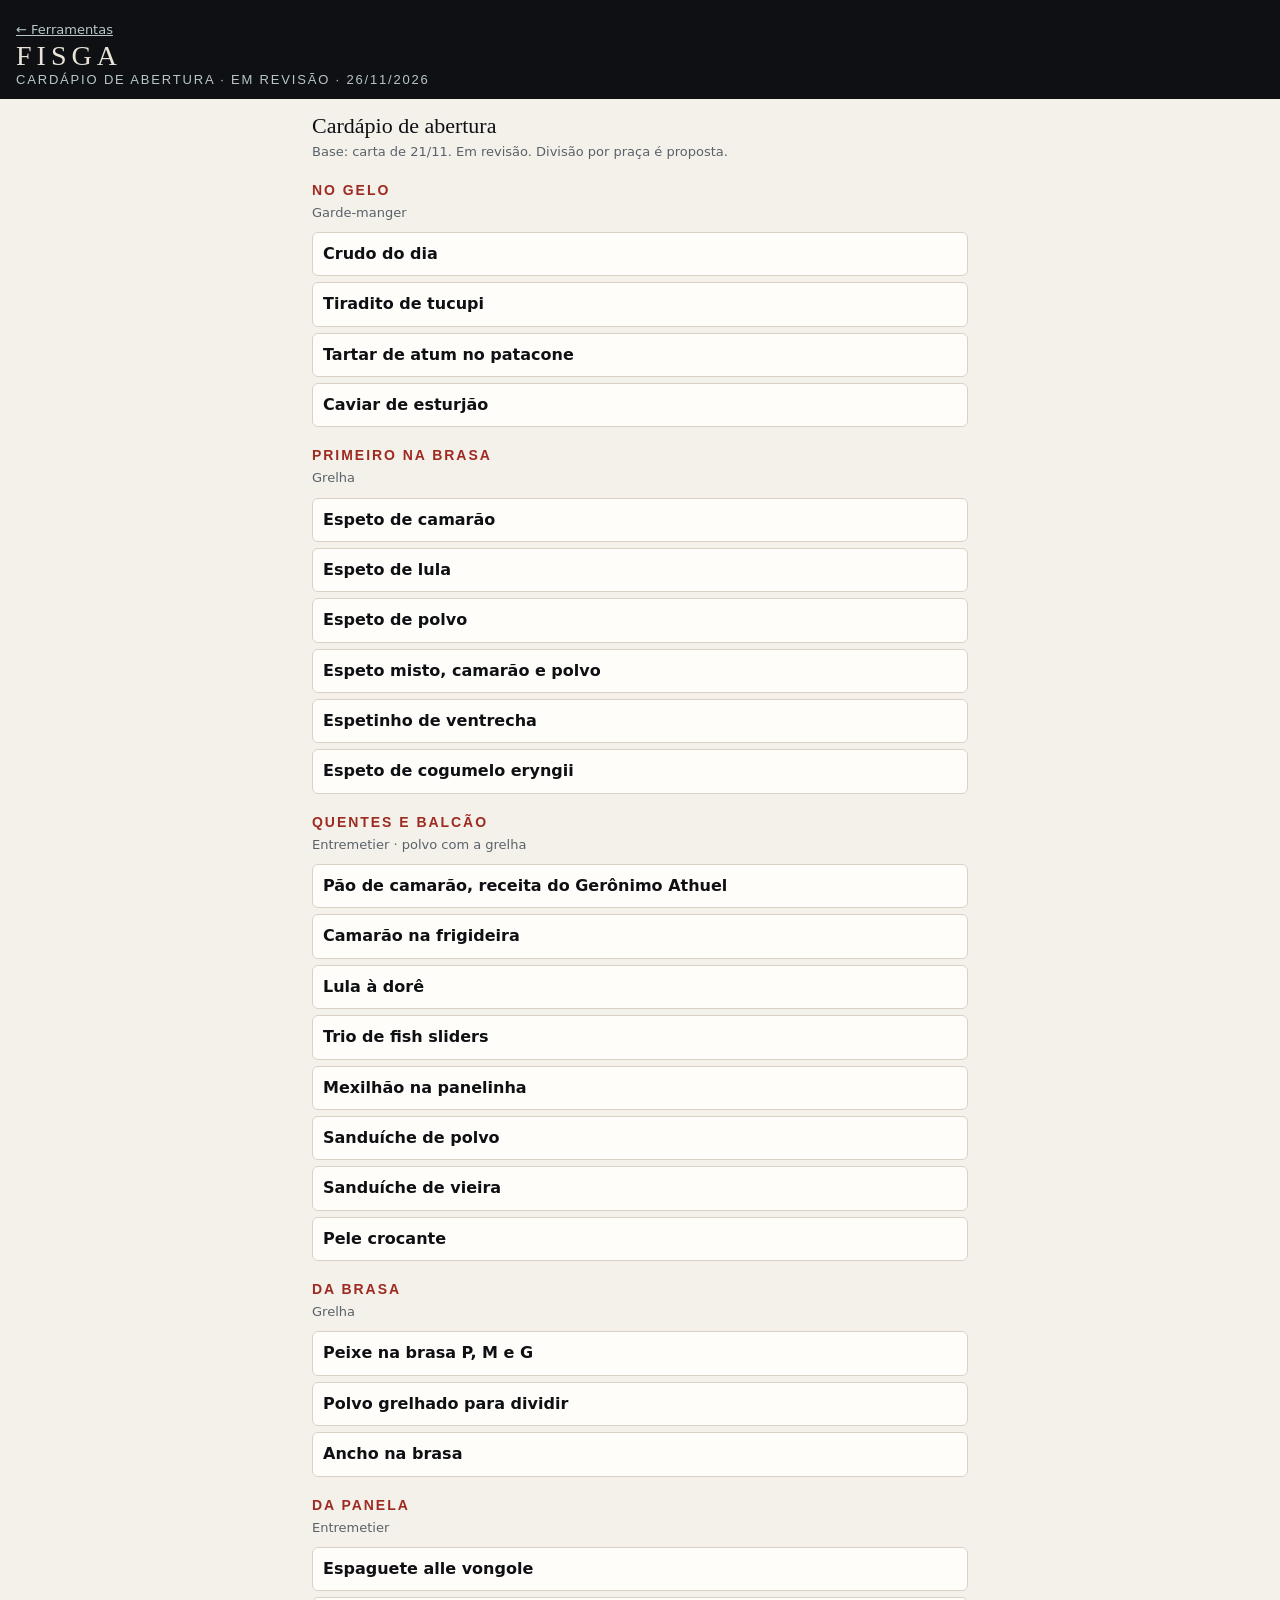
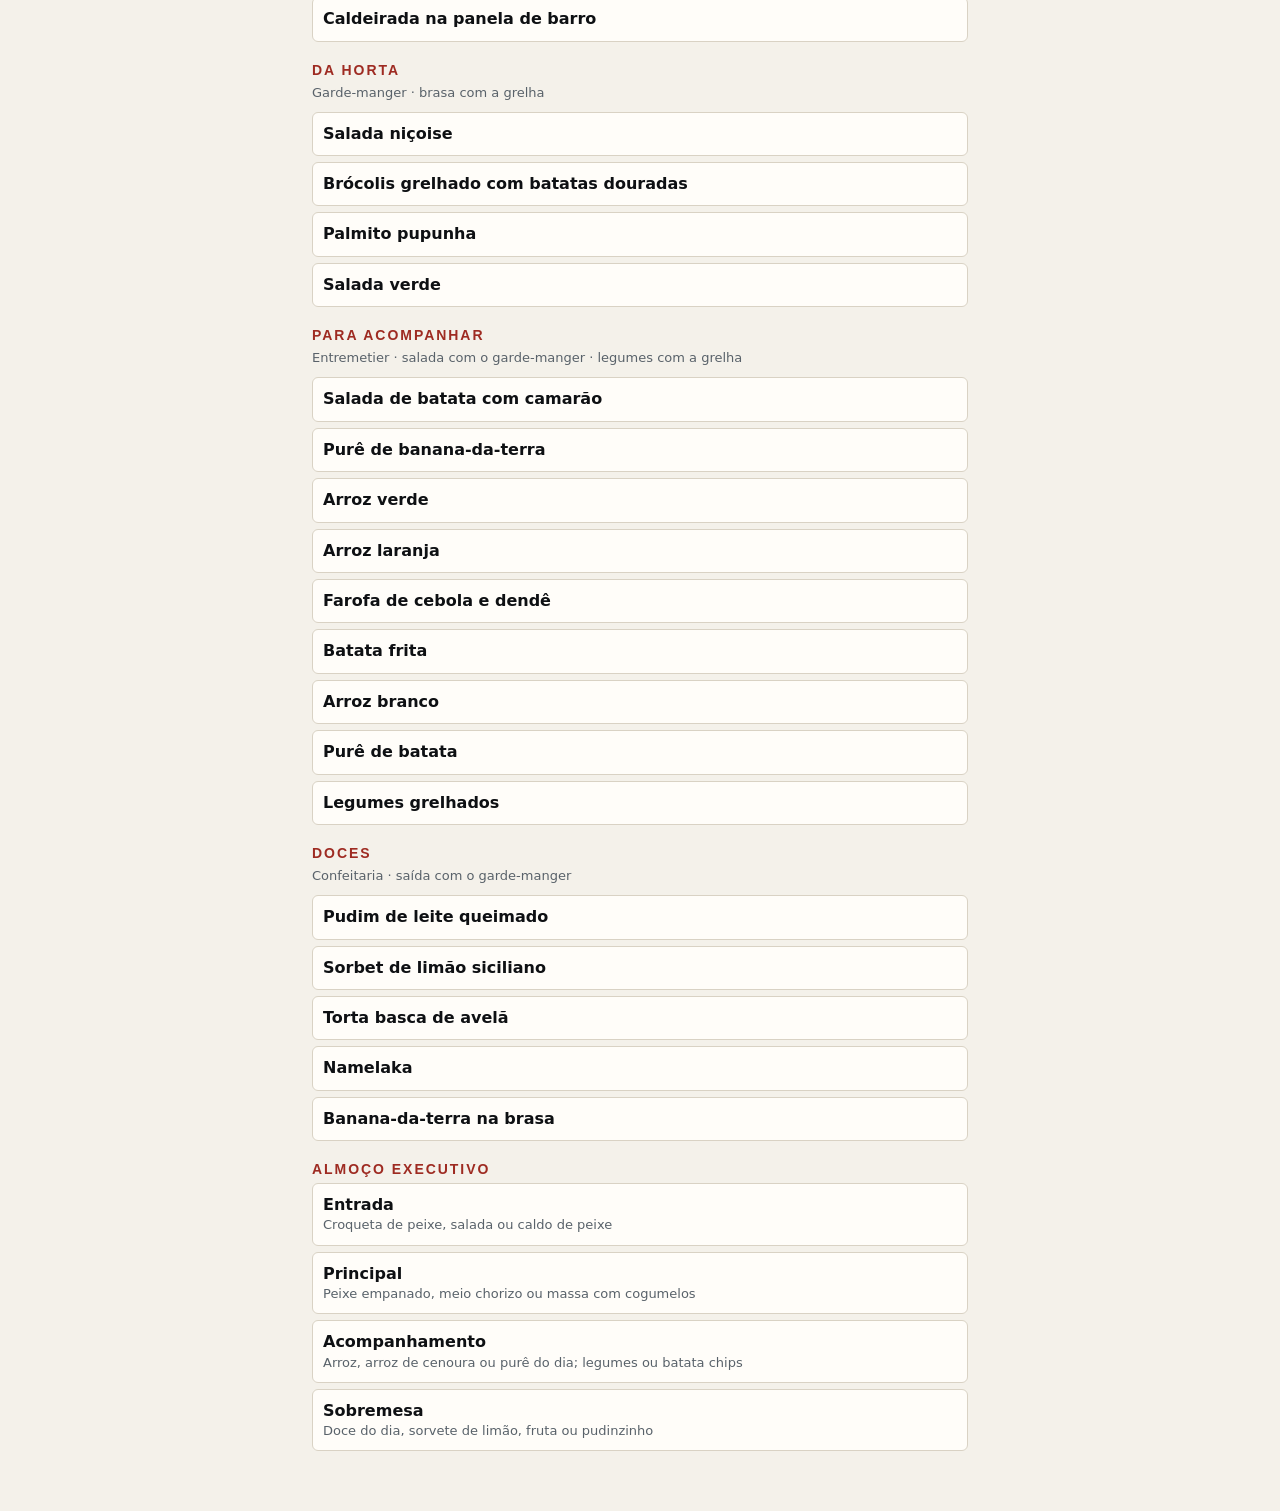
==== cardapio.html @ 23f5c728 "Site da cozinha v2: index, checklist e cardápio Co-Authored-By: Claude Opus 5.5 <noreply@anthropic.c" ====
<!DOCTYPE html><html lang="pt-BR"><head><meta charset="utf-8"><meta name="viewport" content="width=device-width,initial-scale=1"><title>Fisga · Cardápio</title><style>
:root{--fumo:#0E1013;--graf:#3A4045;--aco:#59626A;--osso:#E9E3D8;--bg:#F4F1EA;--card:#FFFDF9;--linha:#D9D2C4;--guelra:#9E2B22;--serif:Georgia,'Times New Roman',serif;--cond:'Arial Narrow','Roboto Condensed',Arial,sans-serif}
*{box-sizing:border-box;margin:0;padding:0}
body{background:var(--bg);color:var(--fumo);font:16px/1.4 system-ui,Roboto,Arial,sans-serif;padding-bottom:40px}
header{background:var(--fumo);color:var(--osso);padding:18px 16px 12px}
header h1{font:400 28px var(--serif);letter-spacing:.18em}
header p{font:13px var(--cond);letter-spacing:.14em;text-transform:uppercase;color:#B9C6CB}
nav{position:sticky;top:0;z-index:5;background:var(--fumo);border-bottom:3px solid var(--guelra)}
.row{display:flex;overflow-x:auto;gap:6px;padding:6px 10px}
button,.btn{font:700 14px var(--cond);letter-spacing:.08em;text-transform:uppercase;border:1px solid var(--graf);background:transparent;color:var(--osso);padding:10px 12px;border-radius:4px;white-space:nowrap;cursor:pointer;text-decoration:none;display:inline-block;text-align:center}
.row button[aria-selected=true]{background:var(--guelra);border-color:var(--guelra);color:#fff}
.turnos button{flex:1}
.turnos button[aria-selected=true]{background:var(--osso);border-color:var(--osso);color:var(--fumo)}
main{max-width:680px;margin:0 auto;padding:14px 12px}
.quem{font:400 22px var(--serif)}
.pr{font-size:13px;color:var(--aco);margin:4px 0 10px}
.bar{height:8px;background:var(--linha);border-radius:4px;overflow:hidden}.bar i{display:block;height:100%;background:var(--guelra)}
.cont{font-size:13px;color:var(--aco);margin:4px 0}
h2{font:700 14px var(--cond);letter-spacing:.14em;text-transform:uppercase;color:var(--guelra);margin:20px 0 6px}
.it{background:var(--card);border:1px solid var(--linha);border-radius:6px;margin-bottom:6px;padding:10px}
.it label{display:flex;gap:12px;align-items:flex-start;cursor:pointer}
.it input[type=checkbox]{width:24px;height:24px;flex:0 0 24px;accent-color:var(--guelra)}
.it b{font-weight:600}.it small{display:block;color:var(--aco);font-size:13px}
.it.ok{opacity:.65}.it.ok b{text-decoration:line-through}
.tag{display:inline-block;font:700 11px var(--cond);letter-spacing:.1em;background:var(--guelra);color:#fff;padding:1px 6px;border-radius:3px;margin-right:5px}
.campo{display:flex;align-items:center;gap:8px;margin:8px 0 0 36px;font-size:13px;color:var(--aco)}
input[type=text],textarea{font:16px system-ui,sans-serif;border:1px solid var(--linha);border-radius:4px;background:#fff;color:var(--fumo);padding:6px 8px;width:100%}
.campo input{width:130px}
textarea{min-height:80px}
.acoes{display:flex;flex-wrap:wrap;gap:8px;margin-top:12px}
.acoes .btn,.acoes button{flex:1;background:var(--fumo);color:var(--osso);border-color:var(--fumo)}
.acoes .sec{background:transparent;color:var(--fumo);border-color:var(--graf)}
.pedir{display:block;background:var(--fumo);color:var(--osso);margin-top:4px}
.nota{font-size:13px;color:var(--aco);margin-top:14px}
#saida{margin-top:10px;display:none;min-height:180px}
@media print{nav,.acoes,.pedir,.bar,.cont,#saida{display:none!important}body{background:#fff;font-size:12px}header{background:#fff;color:#000;padding:0}header p{color:#000}.it{padding:3px 6px;margin-bottom:2px;break-inside:avoid;opacity:1}main{padding:0;max-width:none}}
</style></head><body><header><a href="index.html" style="color:#B9C6CB;font-size:13px">← Ferramentas</a><h1>FISGA</h1><p>Cardápio de abertura · em revisão · 26/11/2026</p></header><main><div class="quem">Cardápio de abertura</div><div class="pr">Base: carta de 21/11. Em revisão. Divisão por praça é proposta.</div><h2>No gelo</h2><div class="pr">Garde-manger</div><div class="it"><b>Crudo do dia</b></div><div class="it"><b>Tiradito de tucupi</b></div><div class="it"><b>Tartar de atum no patacone</b></div><div class="it"><b>Caviar de esturjão</b></div><h2>Primeiro na brasa</h2><div class="pr">Grelha</div><div class="it"><b>Espeto de camarão</b></div><div class="it"><b>Espeto de lula</b></div><div class="it"><b>Espeto de polvo</b></div><div class="it"><b>Espeto misto, camarão e polvo</b></div><div class="it"><b>Espetinho de ventrecha</b></div><div class="it"><b>Espeto de cogumelo eryngii</b></div><h2>Quentes e balcão</h2><div class="pr">Entremetier · polvo com a grelha</div><div class="it"><b>Pão de camarão, receita do Gerônimo Athuel</b></div><div class="it"><b>Camarão na frigideira</b></div><div class="it"><b>Lula à dorê</b></div><div class="it"><b>Trio de fish sliders</b></div><div class="it"><b>Mexilhão na panelinha</b></div><div class="it"><b>Sanduíche de polvo</b></div><div class="it"><b>Sanduíche de vieira</b></div><div class="it"><b>Pele crocante</b></div><h2>Da brasa</h2><div class="pr">Grelha</div><div class="it"><b>Peixe na brasa P, M e G</b></div><div class="it"><b>Polvo grelhado para dividir</b></div><div class="it"><b>Ancho na brasa</b></div><h2>Da panela</h2><div class="pr">Entremetier</div><div class="it"><b>Espaguete alle vongole</b></div><div class="it"><b>Caldeirada na panela de barro</b></div><h2>Da horta</h2><div class="pr">Garde-manger · brasa com a grelha</div><div class="it"><b>Salada niçoise</b></div><div class="it"><b>Brócolis grelhado com batatas douradas</b></div><div class="it"><b>Palmito pupunha</b></div><div class="it"><b>Salada verde</b></div><h2>Para acompanhar</h2><div class="pr">Entremetier · salada com o garde-manger · legumes com a grelha</div><div class="it"><b>Salada de batata com camarão</b></div><div class="it"><b>Purê de banana-da-terra</b></div><div class="it"><b>Arroz verde</b></div><div class="it"><b>Arroz laranja</b></div><div class="it"><b>Farofa de cebola e dendê</b></div><div class="it"><b>Batata frita</b></div><div class="it"><b>Arroz branco</b></div><div class="it"><b>Purê de batata</b></div><div class="it"><b>Legumes grelhados</b></div><h2>Doces</h2><div class="pr">Confeitaria · saída com o garde-manger</div><div class="it"><b>Pudim de leite queimado</b></div><div class="it"><b>Sorbet de limão siciliano</b></div><div class="it"><b>Torta basca de avelã</b></div><div class="it"><b>Namelaka</b></div><div class="it"><b>Banana-da-terra na brasa</b></div><h2>Almoço executivo</h2><div class="it"><b>Entrada</b><small>Croqueta de peixe, salada ou caldo de peixe</small></div><div class="it"><b>Principal</b><small>Peixe empanado, meio chorizo ou massa com cogumelos</small></div><div class="it"><b>Acompanhamento</b><small>Arroz, arroz de cenoura ou purê do dia; legumes ou batata chips</small></div><div class="it"><b>Sobremesa</b><small>Doce do dia, sorvete de limão, fruta ou pudinzinho</small></div></main></body></html>
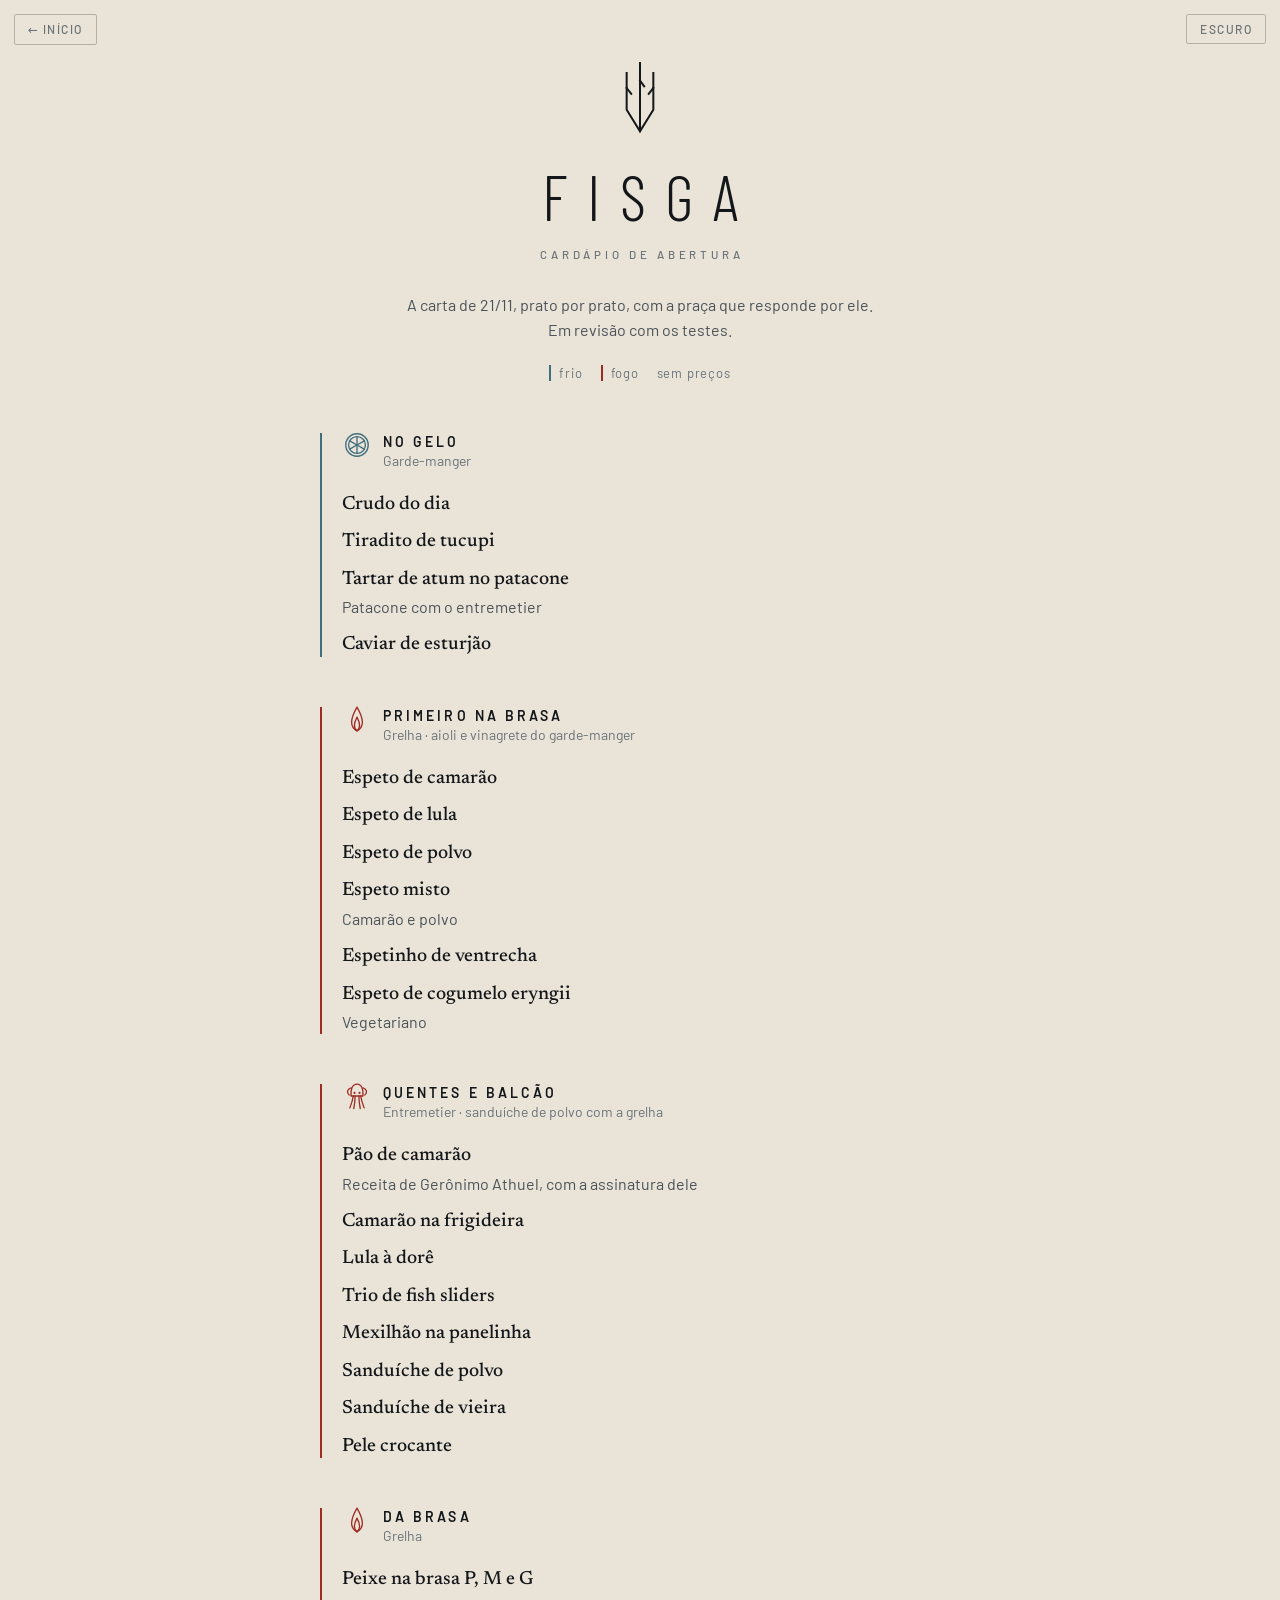
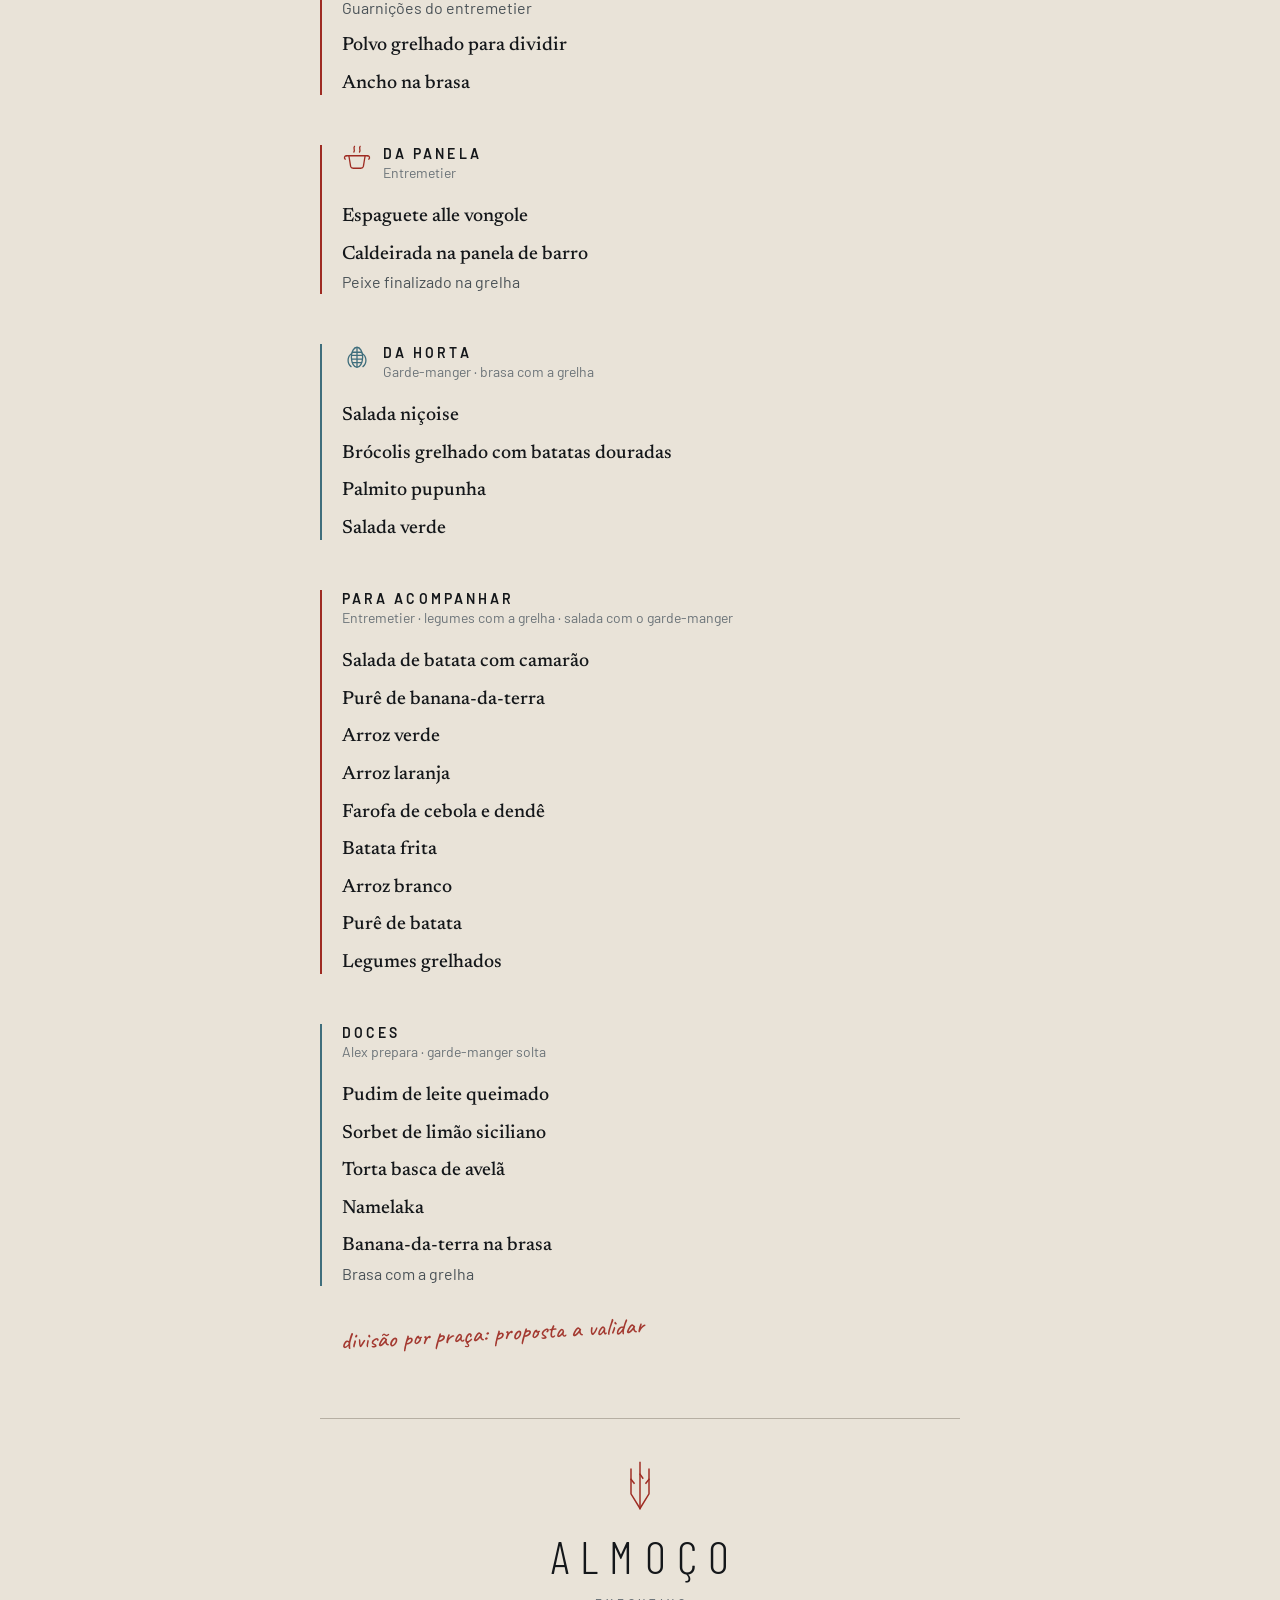
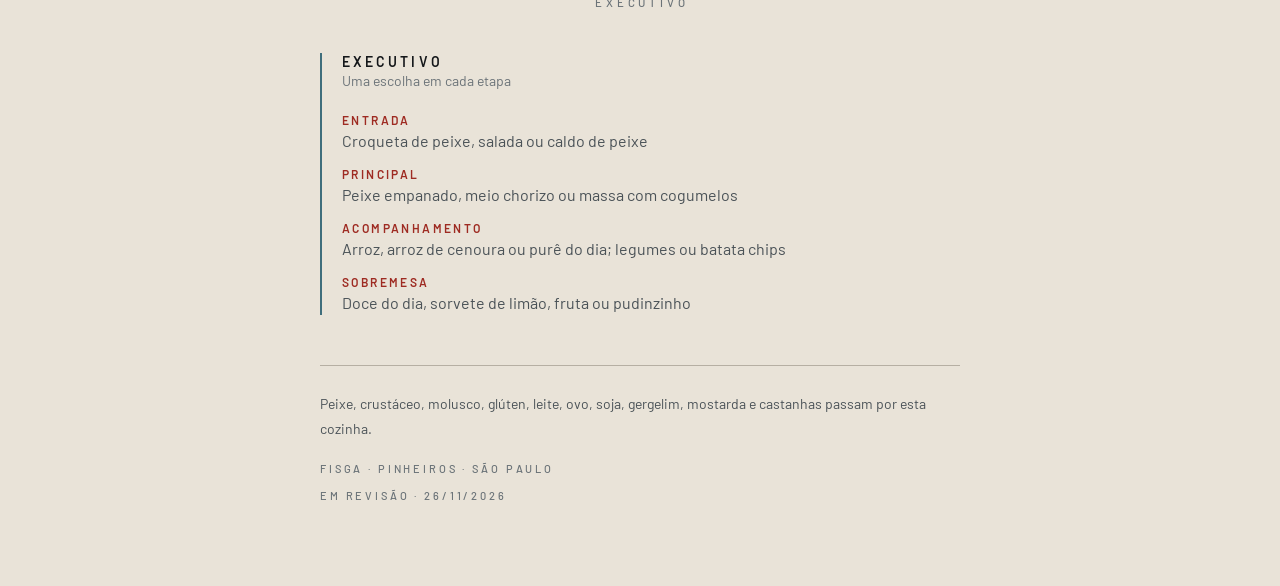
==== commit f6754048: "Checklist e cardápio no visual da carta de abertura Co-Authored-By: Claude Opus 5.5 <noreply@anthrop" ====
--- a/cardapio.html
+++ b/cardapio.html
@@ -1,37 +1,13 @@
-<!DOCTYPE html><html lang="pt-BR"><head><meta charset="utf-8"><meta name="viewport" content="width=device-width,initial-scale=1"><title>Fisga · Cardápio</title><style>
-:root{--fumo:#0E1013;--graf:#3A4045;--aco:#59626A;--osso:#E9E3D8;--bg:#F4F1EA;--card:#FFFDF9;--linha:#D9D2C4;--guelra:#9E2B22;--serif:Georgia,'Times New Roman',serif;--cond:'Arial Narrow','Roboto Condensed',Arial,sans-serif}
-*{box-sizing:border-box;margin:0;padding:0}
-body{background:var(--bg);color:var(--fumo);font:16px/1.4 system-ui,Roboto,Arial,sans-serif;padding-bottom:40px}
-header{background:var(--fumo);color:var(--osso);padding:18px 16px 12px}
-header h1{font:400 28px var(--serif);letter-spacing:.18em}
-header p{font:13px var(--cond);letter-spacing:.14em;text-transform:uppercase;color:#B9C6CB}
-nav{position:sticky;top:0;z-index:5;background:var(--fumo);border-bottom:3px solid var(--guelra)}
-.row{display:flex;overflow-x:auto;gap:6px;padding:6px 10px}
-button,.btn{font:700 14px var(--cond);letter-spacing:.08em;text-transform:uppercase;border:1px solid var(--graf);background:transparent;color:var(--osso);padding:10px 12px;border-radius:4px;white-space:nowrap;cursor:pointer;text-decoration:none;display:inline-block;text-align:center}
-.row button[aria-selected=true]{background:var(--guelra);border-color:var(--guelra);color:#fff}
-.turnos button{flex:1}
-.turnos button[aria-selected=true]{background:var(--osso);border-color:var(--osso);color:var(--fumo)}
-main{max-width:680px;margin:0 auto;padding:14px 12px}
-.quem{font:400 22px var(--serif)}
-.pr{font-size:13px;color:var(--aco);margin:4px 0 10px}
-.bar{height:8px;background:var(--linha);border-radius:4px;overflow:hidden}.bar i{display:block;height:100%;background:var(--guelra)}
-.cont{font-size:13px;color:var(--aco);margin:4px 0}
-h2{font:700 14px var(--cond);letter-spacing:.14em;text-transform:uppercase;color:var(--guelra);margin:20px 0 6px}
-.it{background:var(--card);border:1px solid var(--linha);border-radius:6px;margin-bottom:6px;padding:10px}
-.it label{display:flex;gap:12px;align-items:flex-start;cursor:pointer}
-.it input[type=checkbox]{width:24px;height:24px;flex:0 0 24px;accent-color:var(--guelra)}
-.it b{font-weight:600}.it small{display:block;color:var(--aco);font-size:13px}
-.it.ok{opacity:.65}.it.ok b{text-decoration:line-through}
-.tag{display:inline-block;font:700 11px var(--cond);letter-spacing:.1em;background:var(--guelra);color:#fff;padding:1px 6px;border-radius:3px;margin-right:5px}
-.campo{display:flex;align-items:center;gap:8px;margin:8px 0 0 36px;font-size:13px;color:var(--aco)}
-input[type=text],textarea{font:16px system-ui,sans-serif;border:1px solid var(--linha);border-radius:4px;background:#fff;color:var(--fumo);padding:6px 8px;width:100%}
-.campo input{width:130px}
-textarea{min-height:80px}
-.acoes{display:flex;flex-wrap:wrap;gap:8px;margin-top:12px}
-.acoes .btn,.acoes button{flex:1;background:var(--fumo);color:var(--osso);border-color:var(--fumo)}
-.acoes .sec{background:transparent;color:var(--fumo);border-color:var(--graf)}
-.pedir{display:block;background:var(--fumo);color:var(--osso);margin-top:4px}
-.nota{font-size:13px;color:var(--aco);margin-top:14px}
-#saida{margin-top:10px;display:none;min-height:180px}
-@media print{nav,.acoes,.pedir,.bar,.cont,#saida{display:none!important}body{background:#fff;font-size:12px}header{background:#fff;color:#000;padding:0}header p{color:#000}.it{padding:3px 6px;margin-bottom:2px;break-inside:avoid;opacity:1}main{padding:0;max-width:none}}
-</style></head><body><header><a href="index.html" style="color:#B9C6CB;font-size:13px">← Ferramentas</a><h1>FISGA</h1><p>Cardápio de abertura · em revisão · 26/11/2026</p></header><main><div class="quem">Cardápio de abertura</div><div class="pr">Base: carta de 21/11. Em revisão. Divisão por praça é proposta.</div><h2>No gelo</h2><div class="pr">Garde-manger</div><div class="it"><b>Crudo do dia</b></div><div class="it"><b>Tiradito de tucupi</b></div><div class="it"><b>Tartar de atum no patacone</b></div><div class="it"><b>Caviar de esturjão</b></div><h2>Primeiro na brasa</h2><div class="pr">Grelha</div><div class="it"><b>Espeto de camarão</b></div><div class="it"><b>Espeto de lula</b></div><div class="it"><b>Espeto de polvo</b></div><div class="it"><b>Espeto misto, camarão e polvo</b></div><div class="it"><b>Espetinho de ventrecha</b></div><div class="it"><b>Espeto de cogumelo eryngii</b></div><h2>Quentes e balcão</h2><div class="pr">Entremetier · polvo com a grelha</div><div class="it"><b>Pão de camarão, receita do Gerônimo Athuel</b></div><div class="it"><b>Camarão na frigideira</b></div><div class="it"><b>Lula à dorê</b></div><div class="it"><b>Trio de fish sliders</b></div><div class="it"><b>Mexilhão na panelinha</b></div><div class="it"><b>Sanduíche de polvo</b></div><div class="it"><b>Sanduíche de vieira</b></div><div class="it"><b>Pele crocante</b></div><h2>Da brasa</h2><div class="pr">Grelha</div><div class="it"><b>Peixe na brasa P, M e G</b></div><div class="it"><b>Polvo grelhado para dividir</b></div><div class="it"><b>Ancho na brasa</b></div><h2>Da panela</h2><div class="pr">Entremetier</div><div class="it"><b>Espaguete alle vongole</b></div><div class="it"><b>Caldeirada na panela de barro</b></div><h2>Da horta</h2><div class="pr">Garde-manger · brasa com a grelha</div><div class="it"><b>Salada niçoise</b></div><div class="it"><b>Brócolis grelhado com batatas douradas</b></div><div class="it"><b>Palmito pupunha</b></div><div class="it"><b>Salada verde</b></div><h2>Para acompanhar</h2><div class="pr">Entremetier · salada com o garde-manger · legumes com a grelha</div><div class="it"><b>Salada de batata com camarão</b></div><div class="it"><b>Purê de banana-da-terra</b></div><div class="it"><b>Arroz verde</b></div><div class="it"><b>Arroz laranja</b></div><div class="it"><b>Farofa de cebola e dendê</b></div><div class="it"><b>Batata frita</b></div><div class="it"><b>Arroz branco</b></div><div class="it"><b>Purê de batata</b></div><div class="it"><b>Legumes grelhados</b></div><h2>Doces</h2><div class="pr">Confeitaria · saída com o garde-manger</div><div class="it"><b>Pudim de leite queimado</b></div><div class="it"><b>Sorbet de limão siciliano</b></div><div class="it"><b>Torta basca de avelã</b></div><div class="it"><b>Namelaka</b></div><div class="it"><b>Banana-da-terra na brasa</b></div><h2>Almoço executivo</h2><div class="it"><b>Entrada</b><small>Croqueta de peixe, salada ou caldo de peixe</small></div><div class="it"><b>Principal</b><small>Peixe empanado, meio chorizo ou massa com cogumelos</small></div><div class="it"><b>Acompanhamento</b><small>Arroz, arroz de cenoura ou purê do dia; legumes ou batata chips</small></div><div class="it"><b>Sobremesa</b><small>Doce do dia, sorvete de limão, fruta ou pudinzinho</small></div></main></body></html>+<!DOCTYPE html><html lang="pt-BR"><head><meta charset="utf-8"><meta name="viewport" content="width=device-width, initial-scale=1"><meta name="theme-color" content="#E9E3D8"><title>Fisga · Cardápio de abertura</title><link rel="stylesheet" href="fisga.css"><style>
+.virada{text-align:center;margin:70px 0 44px;padding-top:40px;border-top:1px solid var(--regua)}.virada .marca{width:34px;height:54px;margin-bottom:20px}.virada .marca line,.virada .marca path{stroke:var(--fogo);stroke-width:2.6}.virada .titulo{font-family:var(--cond);font-weight:300;font-size:clamp(34px,9vw,46px);letter-spacing:.24em;text-indent:.24em;line-height:1}.virada .descritor{margin-top:16px}
+.etapa{font-family:var(--sans);font-weight:600;font-size:12px;letter-spacing:.2em;color:var(--fogo);display:block;margin-bottom:2px}
+.volta{position:fixed;top:14px;left:14px;font-family:var(--sans);font-weight:500;font-size:12px;letter-spacing:.12em;background:var(--fundo);color:var(--tinta-3);border:1px solid var(--regua);padding:7px 13px;border-radius:2px;text-decoration:none;z-index:10}
+</style></head><body><a class="volta" href="index.html">← INÍCIO</a><button class="alternar" type="button" onclick="escuro()">ESCURO</button><div class="folha">
+<header><svg class="marca" viewBox="0 0 60 96" aria-hidden="true"><line x1="30" y1="6" x2="30" y2="88"/><path d="M14 18 L14 62 L30 88 L46 62 L46 18"/><line x1="14" y1="36" x2="19.5" y2="43"/><line x1="46" y1="36" x2="40.5" y2="43"/><line x1="30" y1="27" x2="35" y2="34"/></svg><div class="logotipo">FISGA</div><div class="descritor">CARDÁPIO DE ABERTURA</div></header>
+<p class="intro">A carta de 21/11, prato por prato, com a praça que responde por ele. Em revisão com os testes.</p>
+<div class="legenda"><span><i class="fr"></i>frio</span><span><i></i>fogo</span><span>sem preços</span></div>
+<section class="frio"><div class="cab"><svg class="ic" viewBox="0 0 48 48" aria-hidden="true"><circle cx="24" cy="24" r="18"/><circle cx="24" cy="24" r="13.5"/><line x1="24" y1="24" x2="35.7" y2="17.3"/><line x1="24" y1="24" x2="24" y2="10.5"/><line x1="24" y1="24" x2="12.3" y2="17.3"/><line x1="24" y1="24" x2="12.3" y2="30.7"/><line x1="24" y1="24" x2="24" y2="37.5"/><line x1="24" y1="24" x2="35.7" y2="30.7"/></svg><div><h3>NO GELO</h3><div class="subtitulo">Garde-manger</div></div></div><div class="item simples"><div class="nome">Crudo do dia</div></div><div class="item simples"><div class="nome">Tiradito de tucupi</div></div><div class="item simples"><div class="nome">Tartar de atum no patacone</div><div class="desc">Patacone com o entremetier</div></div><div class="item simples"><div class="nome">Caviar de esturjão</div></div></section><section class="fogo"><div class="cab"><svg class="ic" viewBox="0 0 48 48" aria-hidden="true"><path d="M24 43 C12.5 36.5 12.5 25 24 5 C35.5 25 35.5 36.5 24 43 Z"/><path d="M24 43 C18.5 39 18.5 31.5 24 21 C29.5 31.5 29.5 39 24 43"/></svg><div><h3>PRIMEIRO NA BRASA</h3><div class="subtitulo">Grelha · aioli e vinagrete do garde-manger</div></div></div><div class="item simples"><div class="nome">Espeto de camarão</div></div><div class="item simples"><div class="nome">Espeto de lula</div></div><div class="item simples"><div class="nome">Espeto de polvo</div></div><div class="item simples"><div class="nome">Espeto misto</div><div class="desc">Camarão e polvo</div></div><div class="item simples"><div class="nome">Espetinho de ventrecha</div></div><div class="item simples"><div class="nome">Espeto de cogumelo eryngii</div><div class="desc">Vegetariano</div></div></section><section class="fogo"><div class="cab"><svg class="ic" viewBox="0 0 48 48" aria-hidden="true"><path d="M24 5 C31.5 5 34.5 13.5 33.5 24 L14.5 24 C13.5 13.5 16.5 5 24 5 Z"/><path d="M33.5 11 C40 13 41 19 36.5 22.5"/><path d="M14.5 11 C8 13 7 19 11.5 22.5"/><path d="M18 24 C17 32 15 36.5 12.5 43"/><path d="M21 24 C21 33 20 38.5 18.8 44"/><path d="M27 24 C27 33 28 38.5 29.2 44"/><path d="M30 24 C31 32 33 36.5 35.5 43"/><circle cx="20" cy="19" r="1.7" class="cheio"/><circle cx="28" cy="19" r="1.7" class="cheio"/></svg><div><h3>QUENTES E BALCÃO</h3><div class="subtitulo">Entremetier · sanduíche de polvo com a grelha</div></div></div><div class="item simples"><div class="nome">Pão de camarão</div><div class="desc">Receita de Gerônimo Athuel, com a assinatura dele</div></div><div class="item simples"><div class="nome">Camarão na frigideira</div></div><div class="item simples"><div class="nome">Lula à dorê</div></div><div class="item simples"><div class="nome">Trio de fish sliders</div></div><div class="item simples"><div class="nome">Mexilhão na panelinha</div></div><div class="item simples"><div class="nome">Sanduíche de polvo</div></div><div class="item simples"><div class="nome">Sanduíche de vieira</div></div><div class="item simples"><div class="nome">Pele crocante</div></div></section><section class="fogo"><div class="cab"><svg class="ic" viewBox="0 0 48 48" aria-hidden="true"><path d="M24 43 C12.5 36.5 12.5 25 24 5 C35.5 25 35.5 36.5 24 43 Z"/><path d="M24 43 C18.5 39 18.5 31.5 24 21 C29.5 31.5 29.5 39 24 43"/></svg><div><h3>DA BRASA</h3><div class="subtitulo">Grelha</div></div></div><div class="item simples"><div class="nome">Peixe na brasa P, M e G</div><div class="desc">Guarnições do entremetier</div></div><div class="item simples"><div class="nome">Polvo grelhado para dividir</div></div><div class="item simples"><div class="nome">Ancho na brasa</div></div></section><section class="fogo"><div class="cab"><svg class="ic" viewBox="0 0 48 48" aria-hidden="true"><path d="M11 22 L13.8 39 C14.2 41 16 42 18 42 L30 42 C32 42 33.8 41 34.2 39 L37 22"/><line x1="7" y1="22" x2="41" y2="22"/><path d="M7 22 C4 22 3 25 5 27.5"/><path d="M41 22 C44 22 45 25 43 27.5"/><path d="M19 16 C21.5 13 17.5 10.5 20 7"/><path d="M28 16 C30.5 13 26.5 10.5 29 7"/></svg><div><h3>DA PANELA</h3><div class="subtitulo">Entremetier</div></div></div><div class="item simples"><div class="nome">Espaguete alle vongole</div></div><div class="item simples"><div class="nome">Caldeirada na panela de barro</div><div class="desc">Peixe finalizado na grelha</div></div></section><section class="frio"><div class="cab"><svg class="ic" viewBox="0 0 48 48" aria-hidden="true"><ellipse cx="24" cy="26" rx="9" ry="16"/><line x1="24" y1="11" x2="24" y2="41"/><line x1="16.5" y1="18" x2="31.5" y2="18"/><line x1="15.4" y1="23" x2="32.6" y2="23"/><line x1="15.4" y1="29" x2="32.6" y2="29"/><line x1="16.5" y1="34.5" x2="31.5" y2="34.5"/><path d="M15.5 20 C8 25 8 36 14.5 41"/><path d="M32.5 20 C40 25 40 36 33.5 41"/></svg><div><h3>DA HORTA</h3><div class="subtitulo">Garde-manger · brasa com a grelha</div></div></div><div class="item simples"><div class="nome">Salada niçoise</div></div><div class="item simples"><div class="nome">Brócolis grelhado com batatas douradas</div></div><div class="item simples"><div class="nome">Palmito pupunha</div></div><div class="item simples"><div class="nome">Salada verde</div></div></section><section class="fogo"><div class="cab"><div><h3>PARA ACOMPANHAR</h3><div class="subtitulo">Entremetier · legumes com a grelha · salada com o garde-manger</div></div></div><div class="item simples"><div class="nome">Salada de batata com camarão</div></div><div class="item simples"><div class="nome">Purê de banana-da-terra</div></div><div class="item simples"><div class="nome">Arroz verde</div></div><div class="item simples"><div class="nome">Arroz laranja</div></div><div class="item simples"><div class="nome">Farofa de cebola e dendê</div></div><div class="item simples"><div class="nome">Batata frita</div></div><div class="item simples"><div class="nome">Arroz branco</div></div><div class="item simples"><div class="nome">Purê de batata</div></div><div class="item simples"><div class="nome">Legumes grelhados</div></div></section><section class="frio"><div class="cab"><div><h3>DOCES</h3><div class="subtitulo">Alex prepara · garde-manger solta</div></div></div><div class="item simples"><div class="nome">Pudim de leite queimado</div></div><div class="item simples"><div class="nome">Sorbet de limão siciliano</div></div><div class="item simples"><div class="nome">Torta basca de avelã</div></div><div class="item simples"><div class="nome">Namelaka</div></div><div class="item simples"><div class="nome">Banana-da-terra na brasa</div><div class="desc">Brasa com a grelha</div></div></section>
+<div class="rodape-ilustra"><div class="nota">divisão por praça: proposta a validar</div></div>
+<div class="virada"><svg class="marca" viewBox="0 0 60 96" aria-hidden="true"><line x1="30" y1="6" x2="30" y2="88"/><path d="M14 18 L14 62 L30 88 L46 62 L46 18"/><line x1="14" y1="36" x2="19.5" y2="43"/><line x1="46" y1="36" x2="40.5" y2="43"/><line x1="30" y1="27" x2="35" y2="34"/></svg><div class="titulo">ALMOÇO</div><div class="descritor">EXECUTIVO</div></div><section class="frio"><div class="cab"><div><h3>EXECUTIVO</h3><div class="subtitulo">Uma escolha em cada etapa</div></div></div><div class="item simples"><span class="etapa">ENTRADA</span><div class="desc" style="margin-top:0">Croqueta de peixe, salada ou caldo de peixe</div></div><div class="item simples"><span class="etapa">PRINCIPAL</span><div class="desc" style="margin-top:0">Peixe empanado, meio chorizo ou massa com cogumelos</div></div><div class="item simples"><span class="etapa">ACOMPANHAMENTO</span><div class="desc" style="margin-top:0">Arroz, arroz de cenoura ou purê do dia; legumes ou batata chips</div></div><div class="item simples"><span class="etapa">SOBREMESA</span><div class="desc" style="margin-top:0">Doce do dia, sorvete de limão, fruta ou pudinzinho</div></div></section>
+<footer>Peixe, crustáceo, molusco, glúten, leite, ovo, soja, gergelim, mostarda e castanhas passam por esta cozinha.<div class="assinatura">FISGA · PINHEIROS · SÃO PAULO</div><div class="assinatura" style="margin-top:8px">EM REVISÃO · 26/11/2026</div></footer></div>
+<script>function escuro(){var b=document.body;b.classList.toggle('escuro');var e=b.classList.contains('escuro');document.querySelector('.alternar').textContent=e?'CLARO':'ESCURO';try{localStorage.setItem('fisga_tema',e?'e':'c')}catch(x){}}try{if(localStorage.getItem('fisga_tema')==='e')escuro()}catch(x){}</script></body></html>
--- a/fisga.css
+++ b/fisga.css
@@ -0,0 +1,73 @@
+/* Fisga · identidade visual (da carta de abertura de 21/11/2026) */
+@font-face{font-family:'Newsreader';src:url(fonts/newsreader-latin-400-normal.woff2) format('woff2');font-weight:400;font-display:swap}
+@font-face{font-family:'Newsreader';src:url(fonts/newsreader-latin-500-normal.woff2) format('woff2');font-weight:500;font-display:swap}
+@font-face{font-family:'Newsreader';src:url(fonts/newsreader-latin-400-italic.woff2) format('woff2');font-weight:400;font-style:italic;font-display:swap}
+@font-face{font-family:'Barlow';src:url(fonts/barlow-latin-400-normal.woff2) format('woff2');font-weight:400;font-display:swap}
+@font-face{font-family:'Barlow';src:url(fonts/barlow-latin-500-normal.woff2) format('woff2');font-weight:500;font-display:swap}
+@font-face{font-family:'Barlow';src:url(fonts/barlow-latin-600-normal.woff2) format('woff2');font-weight:600;font-display:swap}
+@font-face{font-family:'Barlow Condensed';src:url(fonts/barlow-condensed-latin-300-normal.woff2) format('woff2');font-weight:300;font-display:swap}
+@font-face{font-family:'Caveat';src:url(fonts/caveat-latin-500-normal.woff2) format('woff2');font-weight:500;font-display:swap}
+
+:root{
+  --fumo:#0E1013;--osso:#E9E3D8;--gelo:#B9C6CB;--guelra:#9E2B22;
+  --fundo:var(--osso);--tinta:#14171A;--tinta-2:#4A5257;--tinta-3:#6B7378;
+  --regua:#B6AFA3;--frio:#3F6E7C;--fogo:#9E2B22;
+  --serif:'Newsreader',Georgia,serif;--sans:'Barlow',system-ui,sans-serif;
+  --cond:'Barlow Condensed','Arial Narrow',sans-serif;--mao:'Caveat',cursive;
+}
+body.escuro{--fundo:var(--fumo);--tinta:#F2EDE4;--tinta-2:#CDD3D7;--tinta-3:#AEB6BB;--regua:#3A4045;--frio:var(--gelo);--fogo:#C4483C}
+*{box-sizing:border-box;margin:0;padding:0}
+body{background:var(--fundo);color:var(--tinta);font-family:var(--serif);-webkit-font-smoothing:antialiased;padding:0 22px 80px}
+a{color:inherit}
+.folha{max-width:640px;margin:0 auto;position:relative}
+
+.marca{display:block;margin:0 auto;width:50px;height:80px}
+.marca line,.marca path{stroke:var(--tinta);fill:none;stroke-linecap:square;stroke-width:2.4}
+.logotipo{font-family:var(--cond);font-weight:300;letter-spacing:.30em;text-indent:.30em;line-height:1;text-align:center;font-size:clamp(46px,11vw,64px)}
+.descritor{font-family:var(--sans);font-weight:500;font-size:11.5px;letter-spacing:.34em;text-indent:.34em;color:var(--tinta-3);text-align:center;margin-top:19px}
+header{padding:58px 0 46px;text-align:center}
+header .marca{margin-bottom:26px}
+.intro{font-family:var(--sans);font-size:16px;line-height:1.55;color:var(--tinta-2);text-align:center;max-width:30em;margin:-14px auto 22px}
+.legenda{display:flex;flex-wrap:wrap;justify-content:center;align-items:center;gap:8px 18px;font-family:var(--sans);font-size:13px;letter-spacing:.06em;color:var(--tinta-3);margin-bottom:52px}
+.legenda span{display:inline-flex;align-items:center;gap:8px}
+.legenda i{display:inline-block;width:2px;height:16px;background:var(--fogo)}
+.legenda i.fr{background:var(--frio)}
+.legenda i.tr{background:none;border-left:2px dashed var(--tinta-3)}
+
+section{padding-left:20px;border-left:2px solid var(--regua);margin-bottom:50px;position:relative}
+section.frio{border-left-color:var(--frio)}
+section.fogo{border-left-color:var(--fogo)}
+section.preparo{border-left-style:dashed}
+.cab{display:flex;align-items:flex-start;gap:11px;margin-bottom:24px}
+.ic{flex:0 0 auto;width:30px;height:30px;margin-top:-3px;fill:none;stroke-width:2.1;stroke-linecap:round;stroke-linejoin:round;stroke:var(--regua)}
+.ic .cheio{fill:currentColor;stroke:none}
+section.frio .ic{stroke:var(--frio);color:var(--frio)}
+section.fogo .ic{stroke:var(--fogo);color:var(--fogo)}
+h3{font-family:var(--sans);font-weight:600;font-size:14px;letter-spacing:.22em;color:var(--tinta);margin-bottom:2px}
+.subtitulo{font-family:var(--sans);font-size:14px;color:var(--tinta-3)}
+
+.item{margin-bottom:24px;display:block;text-decoration:none}
+.linha{display:flex;justify-content:space-between;align-items:baseline;gap:20px}
+.nome{font-weight:500;font-size:21px;line-height:1.24}
+.preco{font-family:var(--sans);font-weight:500;font-size:17px;white-space:nowrap}
+.desc{font-family:var(--sans);font-size:16px;line-height:1.5;margin-top:4px;max-width:52ch;color:var(--tinta-2)}
+.destaque .nome{font-size:24px}
+.simples{margin-bottom:14px}
+.simples .nome{font-size:19px}
+a.item .preco{color:var(--fogo);letter-spacing:.08em;font-size:13px;text-transform:uppercase}
+section.frio a.item .preco{color:var(--frio)}
+a.item:active .nome{text-decoration:underline;text-underline-offset:4px}
+.etiqueta{font-family:var(--sans);font-weight:500;font-size:11px;letter-spacing:.14em;color:var(--tinta-3);margin-left:8px;vertical-align:2px;text-transform:uppercase}
+.preparo .item{opacity:.72}
+
+.ilustra{width:100%;height:100%;display:block;fill:none;stroke:var(--fogo);stroke-width:2.6;stroke-linecap:round;stroke-linejoin:round}
+.ilustra .cheio{fill:var(--fogo);stroke:none}
+.rodape-ilustra{display:flex;align-items:center;gap:18px;margin:-18px 0 42px;padding-left:20px}
+.rodape-ilustra .marg{opacity:.24}
+.nota{white-space:nowrap;font-family:var(--mao);font-weight:500;font-size:24px;color:var(--fogo);transform:rotate(-3deg);opacity:.92}
+.manifesto{font-family:var(--mao);font-weight:500;font-size:28px;line-height:1.25;color:var(--fogo);text-align:center;margin:10px 0 56px;transform:rotate(-2deg)}
+
+footer{border-top:1px solid var(--regua);padding-top:26px;margin-top:12px;font-family:var(--sans);font-size:14px;line-height:1.75;color:var(--tinta-2)}
+.assinatura{font-family:var(--sans);font-weight:500;font-size:11px;letter-spacing:.26em;color:var(--tinta-3);margin-top:18px}
+.alternar{position:fixed;top:14px;right:14px;font-family:var(--sans);font-weight:500;font-size:12px;letter-spacing:.12em;background:var(--fundo);color:var(--tinta-3);border:1px solid var(--regua);padding:7px 13px;border-radius:2px;cursor:pointer;z-index:10}
+@media print{.alternar{display:none}}
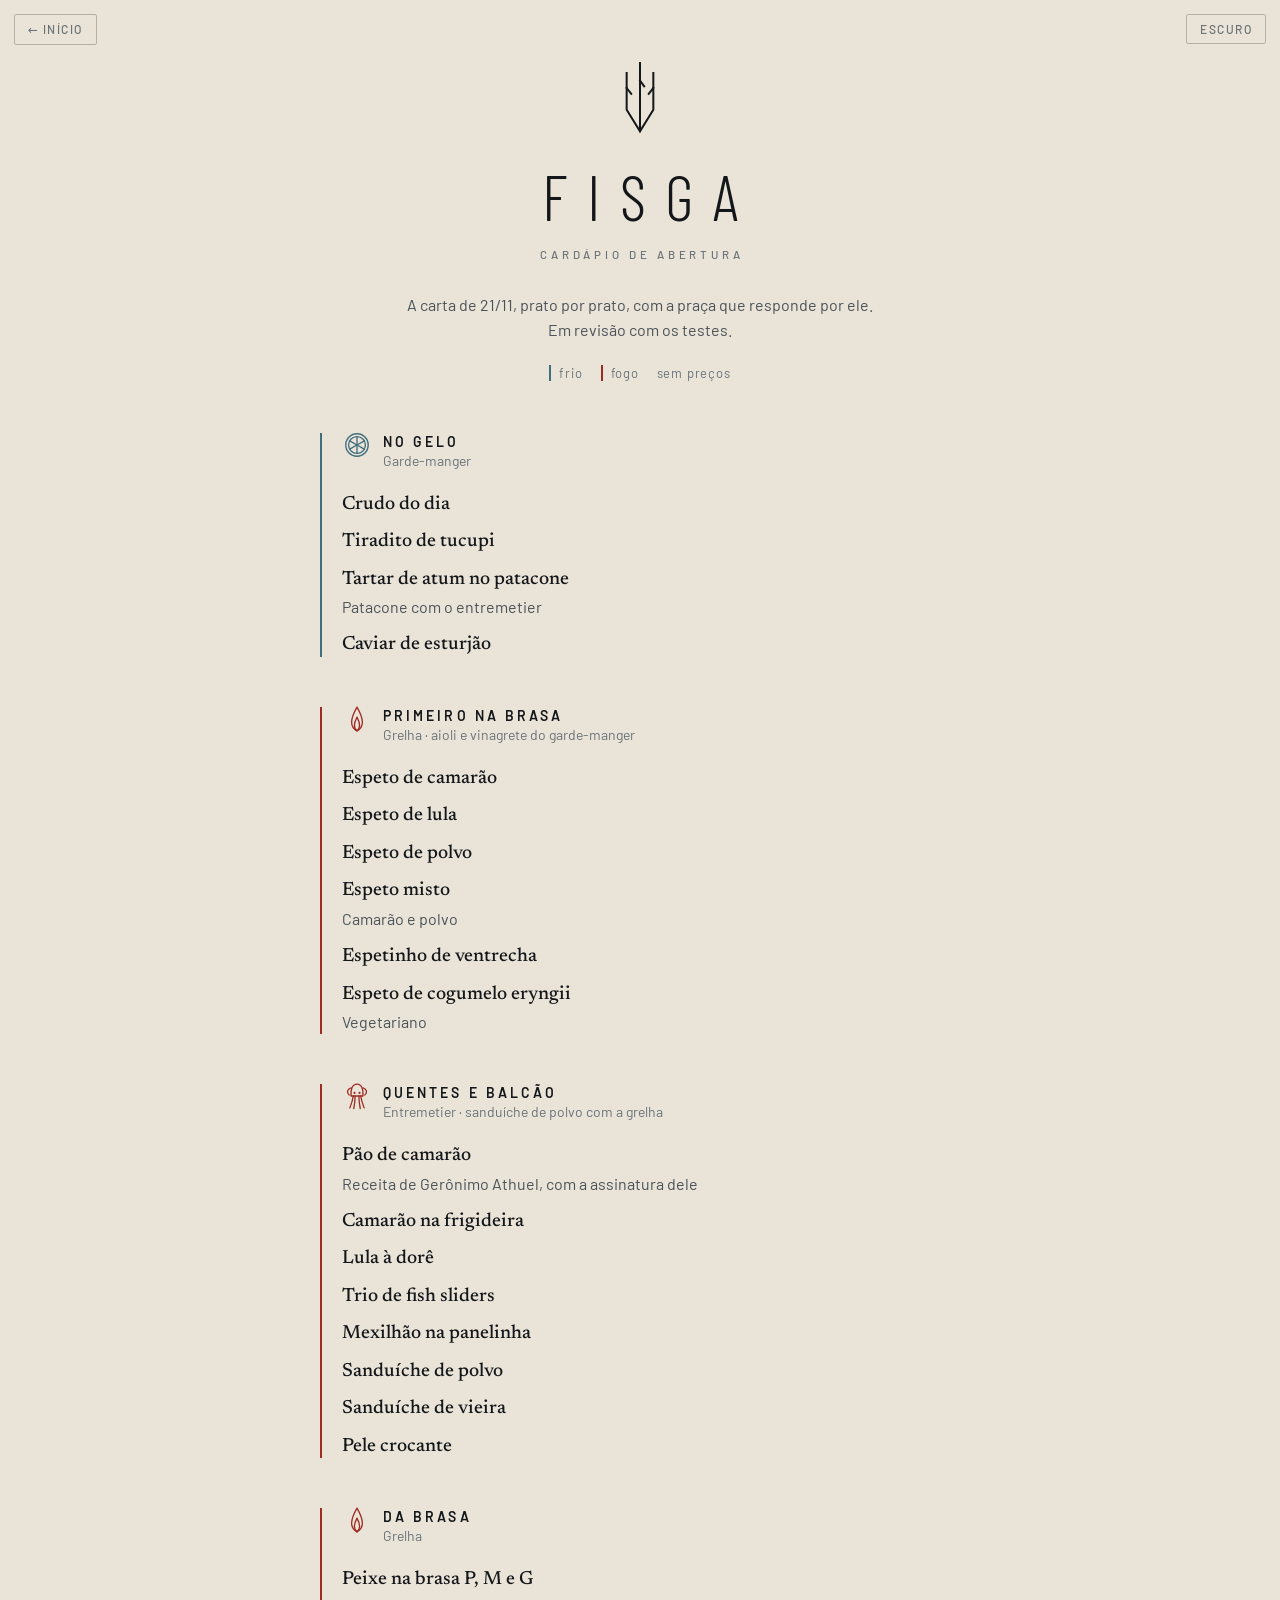
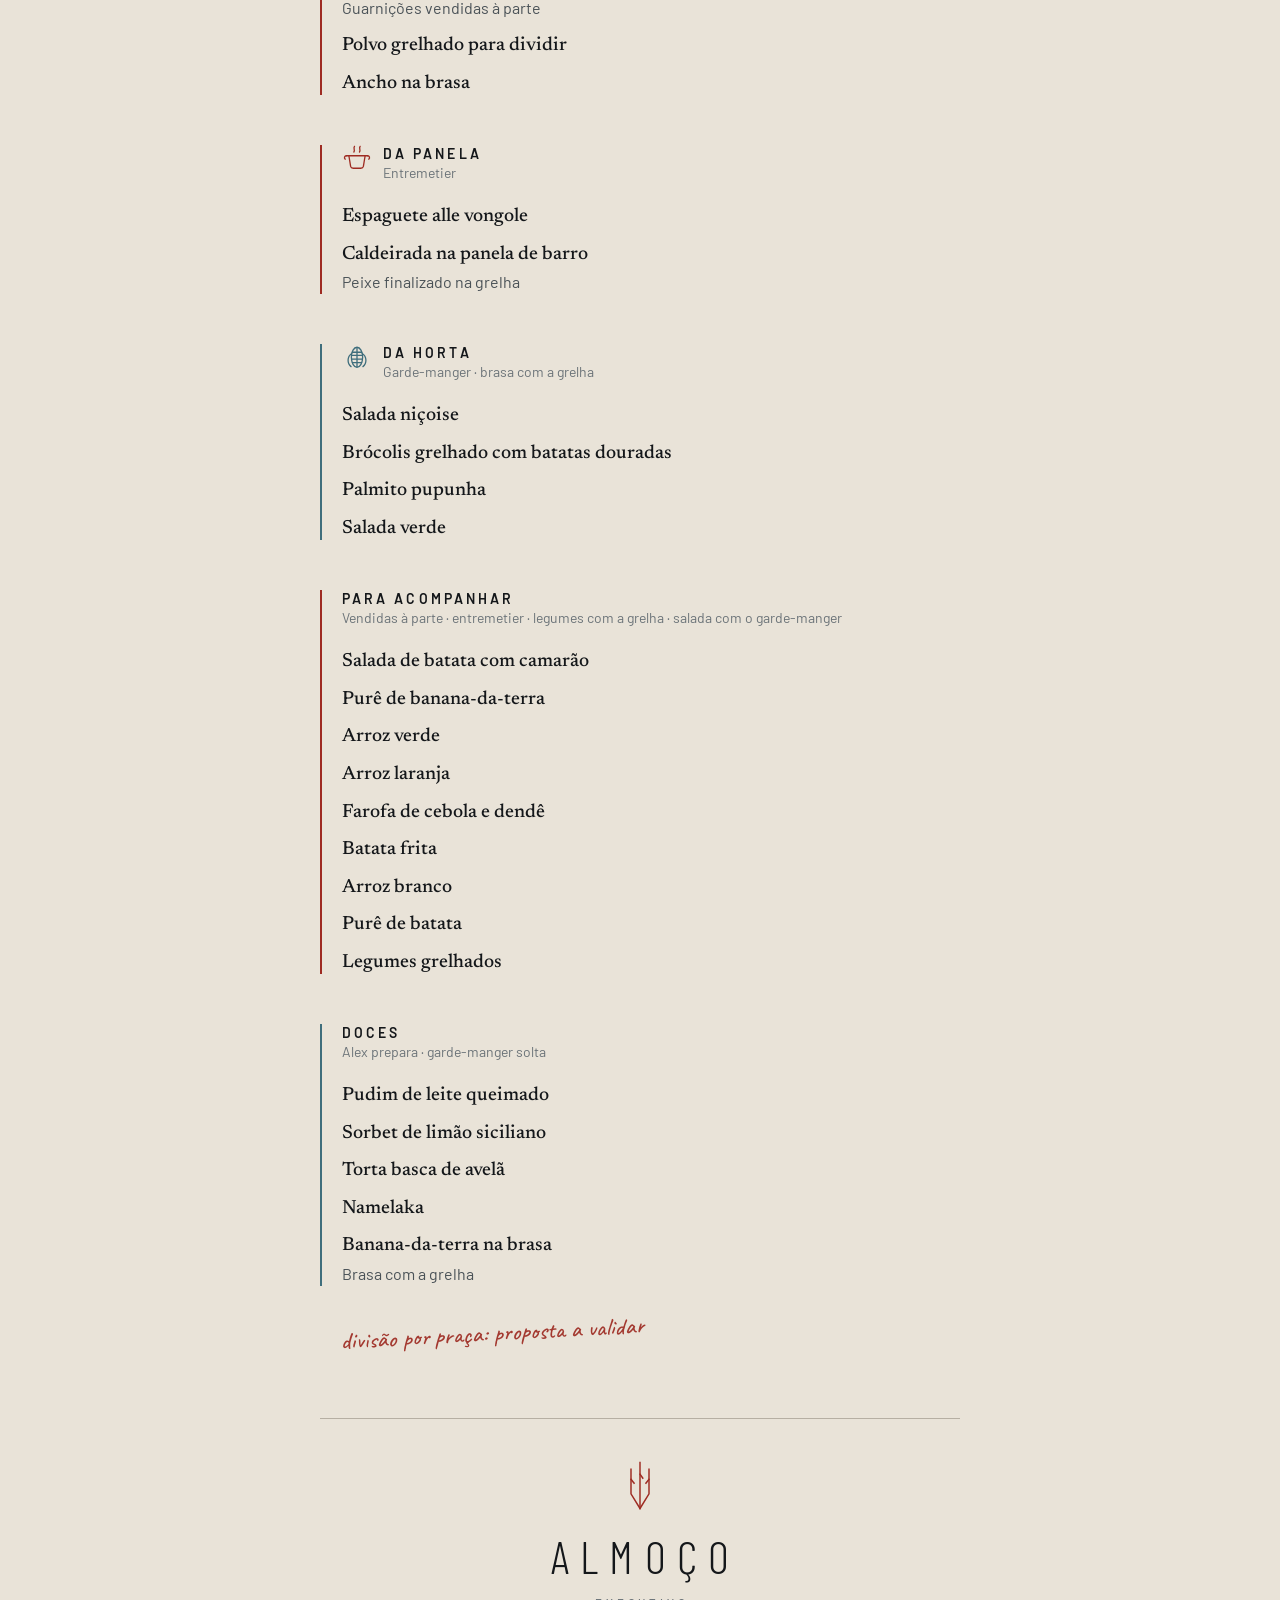
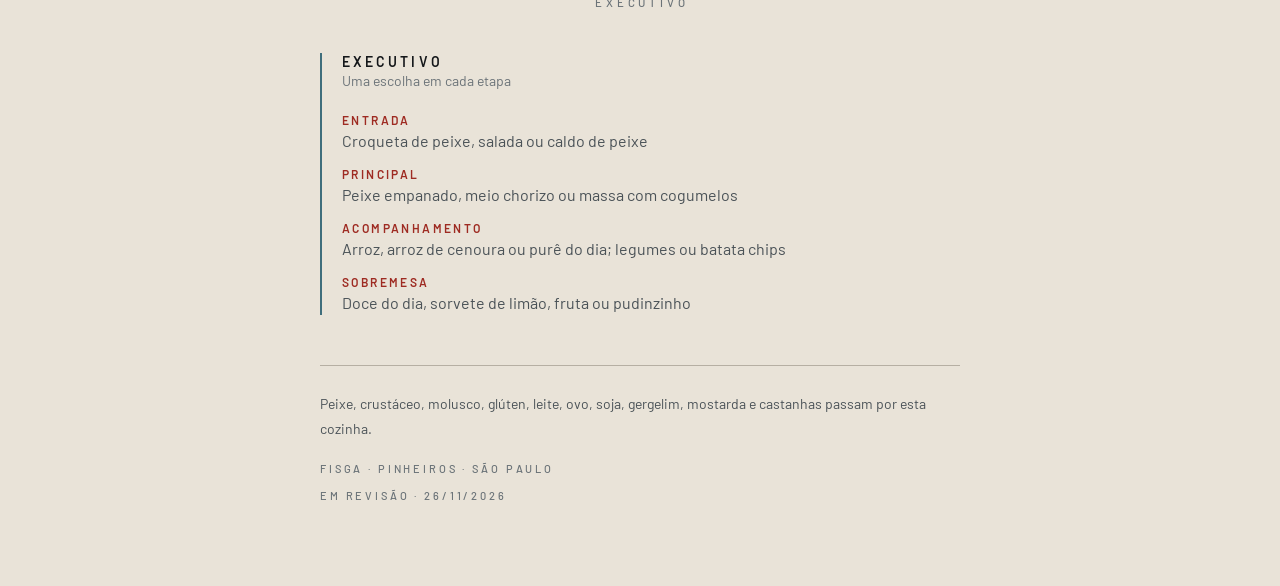
==== commit 170e1514: "Guarnições vendidas à parte: saem da conta automática do peixe Co-Authored-By: Claude Opus 5.5 <nore" ====
--- a/cardapio.html
+++ b/cardapio.html
@@ -6,7 +6,7 @@
 <header><svg class="marca" viewBox="0 0 60 96" aria-hidden="true"><line x1="30" y1="6" x2="30" y2="88"/><path d="M14 18 L14 62 L30 88 L46 62 L46 18"/><line x1="14" y1="36" x2="19.5" y2="43"/><line x1="46" y1="36" x2="40.5" y2="43"/><line x1="30" y1="27" x2="35" y2="34"/></svg><div class="logotipo">FISGA</div><div class="descritor">CARDÁPIO DE ABERTURA</div></header>
 <p class="intro">A carta de 21/11, prato por prato, com a praça que responde por ele. Em revisão com os testes.</p>
 <div class="legenda"><span><i class="fr"></i>frio</span><span><i></i>fogo</span><span>sem preços</span></div>
-<section class="frio"><div class="cab"><svg class="ic" viewBox="0 0 48 48" aria-hidden="true"><circle cx="24" cy="24" r="18"/><circle cx="24" cy="24" r="13.5"/><line x1="24" y1="24" x2="35.7" y2="17.3"/><line x1="24" y1="24" x2="24" y2="10.5"/><line x1="24" y1="24" x2="12.3" y2="17.3"/><line x1="24" y1="24" x2="12.3" y2="30.7"/><line x1="24" y1="24" x2="24" y2="37.5"/><line x1="24" y1="24" x2="35.7" y2="30.7"/></svg><div><h3>NO GELO</h3><div class="subtitulo">Garde-manger</div></div></div><div class="item simples"><div class="nome">Crudo do dia</div></div><div class="item simples"><div class="nome">Tiradito de tucupi</div></div><div class="item simples"><div class="nome">Tartar de atum no patacone</div><div class="desc">Patacone com o entremetier</div></div><div class="item simples"><div class="nome">Caviar de esturjão</div></div></section><section class="fogo"><div class="cab"><svg class="ic" viewBox="0 0 48 48" aria-hidden="true"><path d="M24 43 C12.5 36.5 12.5 25 24 5 C35.5 25 35.5 36.5 24 43 Z"/><path d="M24 43 C18.5 39 18.5 31.5 24 21 C29.5 31.5 29.5 39 24 43"/></svg><div><h3>PRIMEIRO NA BRASA</h3><div class="subtitulo">Grelha · aioli e vinagrete do garde-manger</div></div></div><div class="item simples"><div class="nome">Espeto de camarão</div></div><div class="item simples"><div class="nome">Espeto de lula</div></div><div class="item simples"><div class="nome">Espeto de polvo</div></div><div class="item simples"><div class="nome">Espeto misto</div><div class="desc">Camarão e polvo</div></div><div class="item simples"><div class="nome">Espetinho de ventrecha</div></div><div class="item simples"><div class="nome">Espeto de cogumelo eryngii</div><div class="desc">Vegetariano</div></div></section><section class="fogo"><div class="cab"><svg class="ic" viewBox="0 0 48 48" aria-hidden="true"><path d="M24 5 C31.5 5 34.5 13.5 33.5 24 L14.5 24 C13.5 13.5 16.5 5 24 5 Z"/><path d="M33.5 11 C40 13 41 19 36.5 22.5"/><path d="M14.5 11 C8 13 7 19 11.5 22.5"/><path d="M18 24 C17 32 15 36.5 12.5 43"/><path d="M21 24 C21 33 20 38.5 18.8 44"/><path d="M27 24 C27 33 28 38.5 29.2 44"/><path d="M30 24 C31 32 33 36.5 35.5 43"/><circle cx="20" cy="19" r="1.7" class="cheio"/><circle cx="28" cy="19" r="1.7" class="cheio"/></svg><div><h3>QUENTES E BALCÃO</h3><div class="subtitulo">Entremetier · sanduíche de polvo com a grelha</div></div></div><div class="item simples"><div class="nome">Pão de camarão</div><div class="desc">Receita de Gerônimo Athuel, com a assinatura dele</div></div><div class="item simples"><div class="nome">Camarão na frigideira</div></div><div class="item simples"><div class="nome">Lula à dorê</div></div><div class="item simples"><div class="nome">Trio de fish sliders</div></div><div class="item simples"><div class="nome">Mexilhão na panelinha</div></div><div class="item simples"><div class="nome">Sanduíche de polvo</div></div><div class="item simples"><div class="nome">Sanduíche de vieira</div></div><div class="item simples"><div class="nome">Pele crocante</div></div></section><section class="fogo"><div class="cab"><svg class="ic" viewBox="0 0 48 48" aria-hidden="true"><path d="M24 43 C12.5 36.5 12.5 25 24 5 C35.5 25 35.5 36.5 24 43 Z"/><path d="M24 43 C18.5 39 18.5 31.5 24 21 C29.5 31.5 29.5 39 24 43"/></svg><div><h3>DA BRASA</h3><div class="subtitulo">Grelha</div></div></div><div class="item simples"><div class="nome">Peixe na brasa P, M e G</div><div class="desc">Guarnições do entremetier</div></div><div class="item simples"><div class="nome">Polvo grelhado para dividir</div></div><div class="item simples"><div class="nome">Ancho na brasa</div></div></section><section class="fogo"><div class="cab"><svg class="ic" viewBox="0 0 48 48" aria-hidden="true"><path d="M11 22 L13.8 39 C14.2 41 16 42 18 42 L30 42 C32 42 33.8 41 34.2 39 L37 22"/><line x1="7" y1="22" x2="41" y2="22"/><path d="M7 22 C4 22 3 25 5 27.5"/><path d="M41 22 C44 22 45 25 43 27.5"/><path d="M19 16 C21.5 13 17.5 10.5 20 7"/><path d="M28 16 C30.5 13 26.5 10.5 29 7"/></svg><div><h3>DA PANELA</h3><div class="subtitulo">Entremetier</div></div></div><div class="item simples"><div class="nome">Espaguete alle vongole</div></div><div class="item simples"><div class="nome">Caldeirada na panela de barro</div><div class="desc">Peixe finalizado na grelha</div></div></section><section class="frio"><div class="cab"><svg class="ic" viewBox="0 0 48 48" aria-hidden="true"><ellipse cx="24" cy="26" rx="9" ry="16"/><line x1="24" y1="11" x2="24" y2="41"/><line x1="16.5" y1="18" x2="31.5" y2="18"/><line x1="15.4" y1="23" x2="32.6" y2="23"/><line x1="15.4" y1="29" x2="32.6" y2="29"/><line x1="16.5" y1="34.5" x2="31.5" y2="34.5"/><path d="M15.5 20 C8 25 8 36 14.5 41"/><path d="M32.5 20 C40 25 40 36 33.5 41"/></svg><div><h3>DA HORTA</h3><div class="subtitulo">Garde-manger · brasa com a grelha</div></div></div><div class="item simples"><div class="nome">Salada niçoise</div></div><div class="item simples"><div class="nome">Brócolis grelhado com batatas douradas</div></div><div class="item simples"><div class="nome">Palmito pupunha</div></div><div class="item simples"><div class="nome">Salada verde</div></div></section><section class="fogo"><div class="cab"><div><h3>PARA ACOMPANHAR</h3><div class="subtitulo">Entremetier · legumes com a grelha · salada com o garde-manger</div></div></div><div class="item simples"><div class="nome">Salada de batata com camarão</div></div><div class="item simples"><div class="nome">Purê de banana-da-terra</div></div><div class="item simples"><div class="nome">Arroz verde</div></div><div class="item simples"><div class="nome">Arroz laranja</div></div><div class="item simples"><div class="nome">Farofa de cebola e dendê</div></div><div class="item simples"><div class="nome">Batata frita</div></div><div class="item simples"><div class="nome">Arroz branco</div></div><div class="item simples"><div class="nome">Purê de batata</div></div><div class="item simples"><div class="nome">Legumes grelhados</div></div></section><section class="frio"><div class="cab"><div><h3>DOCES</h3><div class="subtitulo">Alex prepara · garde-manger solta</div></div></div><div class="item simples"><div class="nome">Pudim de leite queimado</div></div><div class="item simples"><div class="nome">Sorbet de limão siciliano</div></div><div class="item simples"><div class="nome">Torta basca de avelã</div></div><div class="item simples"><div class="nome">Namelaka</div></div><div class="item simples"><div class="nome">Banana-da-terra na brasa</div><div class="desc">Brasa com a grelha</div></div></section>
+<section class="frio"><div class="cab"><svg class="ic" viewBox="0 0 48 48" aria-hidden="true"><circle cx="24" cy="24" r="18"/><circle cx="24" cy="24" r="13.5"/><line x1="24" y1="24" x2="35.7" y2="17.3"/><line x1="24" y1="24" x2="24" y2="10.5"/><line x1="24" y1="24" x2="12.3" y2="17.3"/><line x1="24" y1="24" x2="12.3" y2="30.7"/><line x1="24" y1="24" x2="24" y2="37.5"/><line x1="24" y1="24" x2="35.7" y2="30.7"/></svg><div><h3>NO GELO</h3><div class="subtitulo">Garde-manger</div></div></div><div class="item simples"><div class="nome">Crudo do dia</div></div><div class="item simples"><div class="nome">Tiradito de tucupi</div></div><div class="item simples"><div class="nome">Tartar de atum no patacone</div><div class="desc">Patacone com o entremetier</div></div><div class="item simples"><div class="nome">Caviar de esturjão</div></div></section><section class="fogo"><div class="cab"><svg class="ic" viewBox="0 0 48 48" aria-hidden="true"><path d="M24 43 C12.5 36.5 12.5 25 24 5 C35.5 25 35.5 36.5 24 43 Z"/><path d="M24 43 C18.5 39 18.5 31.5 24 21 C29.5 31.5 29.5 39 24 43"/></svg><div><h3>PRIMEIRO NA BRASA</h3><div class="subtitulo">Grelha · aioli e vinagrete do garde-manger</div></div></div><div class="item simples"><div class="nome">Espeto de camarão</div></div><div class="item simples"><div class="nome">Espeto de lula</div></div><div class="item simples"><div class="nome">Espeto de polvo</div></div><div class="item simples"><div class="nome">Espeto misto</div><div class="desc">Camarão e polvo</div></div><div class="item simples"><div class="nome">Espetinho de ventrecha</div></div><div class="item simples"><div class="nome">Espeto de cogumelo eryngii</div><div class="desc">Vegetariano</div></div></section><section class="fogo"><div class="cab"><svg class="ic" viewBox="0 0 48 48" aria-hidden="true"><path d="M24 5 C31.5 5 34.5 13.5 33.5 24 L14.5 24 C13.5 13.5 16.5 5 24 5 Z"/><path d="M33.5 11 C40 13 41 19 36.5 22.5"/><path d="M14.5 11 C8 13 7 19 11.5 22.5"/><path d="M18 24 C17 32 15 36.5 12.5 43"/><path d="M21 24 C21 33 20 38.5 18.8 44"/><path d="M27 24 C27 33 28 38.5 29.2 44"/><path d="M30 24 C31 32 33 36.5 35.5 43"/><circle cx="20" cy="19" r="1.7" class="cheio"/><circle cx="28" cy="19" r="1.7" class="cheio"/></svg><div><h3>QUENTES E BALCÃO</h3><div class="subtitulo">Entremetier · sanduíche de polvo com a grelha</div></div></div><div class="item simples"><div class="nome">Pão de camarão</div><div class="desc">Receita de Gerônimo Athuel, com a assinatura dele</div></div><div class="item simples"><div class="nome">Camarão na frigideira</div></div><div class="item simples"><div class="nome">Lula à dorê</div></div><div class="item simples"><div class="nome">Trio de fish sliders</div></div><div class="item simples"><div class="nome">Mexilhão na panelinha</div></div><div class="item simples"><div class="nome">Sanduíche de polvo</div></div><div class="item simples"><div class="nome">Sanduíche de vieira</div></div><div class="item simples"><div class="nome">Pele crocante</div></div></section><section class="fogo"><div class="cab"><svg class="ic" viewBox="0 0 48 48" aria-hidden="true"><path d="M24 43 C12.5 36.5 12.5 25 24 5 C35.5 25 35.5 36.5 24 43 Z"/><path d="M24 43 C18.5 39 18.5 31.5 24 21 C29.5 31.5 29.5 39 24 43"/></svg><div><h3>DA BRASA</h3><div class="subtitulo">Grelha</div></div></div><div class="item simples"><div class="nome">Peixe na brasa P, M e G</div><div class="desc">Guarnições vendidas à parte</div></div><div class="item simples"><div class="nome">Polvo grelhado para dividir</div></div><div class="item simples"><div class="nome">Ancho na brasa</div></div></section><section class="fogo"><div class="cab"><svg class="ic" viewBox="0 0 48 48" aria-hidden="true"><path d="M11 22 L13.8 39 C14.2 41 16 42 18 42 L30 42 C32 42 33.8 41 34.2 39 L37 22"/><line x1="7" y1="22" x2="41" y2="22"/><path d="M7 22 C4 22 3 25 5 27.5"/><path d="M41 22 C44 22 45 25 43 27.5"/><path d="M19 16 C21.5 13 17.5 10.5 20 7"/><path d="M28 16 C30.5 13 26.5 10.5 29 7"/></svg><div><h3>DA PANELA</h3><div class="subtitulo">Entremetier</div></div></div><div class="item simples"><div class="nome">Espaguete alle vongole</div></div><div class="item simples"><div class="nome">Caldeirada na panela de barro</div><div class="desc">Peixe finalizado na grelha</div></div></section><section class="frio"><div class="cab"><svg class="ic" viewBox="0 0 48 48" aria-hidden="true"><ellipse cx="24" cy="26" rx="9" ry="16"/><line x1="24" y1="11" x2="24" y2="41"/><line x1="16.5" y1="18" x2="31.5" y2="18"/><line x1="15.4" y1="23" x2="32.6" y2="23"/><line x1="15.4" y1="29" x2="32.6" y2="29"/><line x1="16.5" y1="34.5" x2="31.5" y2="34.5"/><path d="M15.5 20 C8 25 8 36 14.5 41"/><path d="M32.5 20 C40 25 40 36 33.5 41"/></svg><div><h3>DA HORTA</h3><div class="subtitulo">Garde-manger · brasa com a grelha</div></div></div><div class="item simples"><div class="nome">Salada niçoise</div></div><div class="item simples"><div class="nome">Brócolis grelhado com batatas douradas</div></div><div class="item simples"><div class="nome">Palmito pupunha</div></div><div class="item simples"><div class="nome">Salada verde</div></div></section><section class="fogo"><div class="cab"><div><h3>PARA ACOMPANHAR</h3><div class="subtitulo">Vendidas à parte · entremetier · legumes com a grelha · salada com o garde-manger</div></div></div><div class="item simples"><div class="nome">Salada de batata com camarão</div></div><div class="item simples"><div class="nome">Purê de banana-da-terra</div></div><div class="item simples"><div class="nome">Arroz verde</div></div><div class="item simples"><div class="nome">Arroz laranja</div></div><div class="item simples"><div class="nome">Farofa de cebola e dendê</div></div><div class="item simples"><div class="nome">Batata frita</div></div><div class="item simples"><div class="nome">Arroz branco</div></div><div class="item simples"><div class="nome">Purê de batata</div></div><div class="item simples"><div class="nome">Legumes grelhados</div></div></section><section class="frio"><div class="cab"><div><h3>DOCES</h3><div class="subtitulo">Alex prepara · garde-manger solta</div></div></div><div class="item simples"><div class="nome">Pudim de leite queimado</div></div><div class="item simples"><div class="nome">Sorbet de limão siciliano</div></div><div class="item simples"><div class="nome">Torta basca de avelã</div></div><div class="item simples"><div class="nome">Namelaka</div></div><div class="item simples"><div class="nome">Banana-da-terra na brasa</div><div class="desc">Brasa com a grelha</div></div></section>
 <div class="rodape-ilustra"><div class="nota">divisão por praça: proposta a validar</div></div>
 <div class="virada"><svg class="marca" viewBox="0 0 60 96" aria-hidden="true"><line x1="30" y1="6" x2="30" y2="88"/><path d="M14 18 L14 62 L30 88 L46 62 L46 18"/><line x1="14" y1="36" x2="19.5" y2="43"/><line x1="46" y1="36" x2="40.5" y2="43"/><line x1="30" y1="27" x2="35" y2="34"/></svg><div class="titulo">ALMOÇO</div><div class="descritor">EXECUTIVO</div></div><section class="frio"><div class="cab"><div><h3>EXECUTIVO</h3><div class="subtitulo">Uma escolha em cada etapa</div></div></div><div class="item simples"><span class="etapa">ENTRADA</span><div class="desc" style="margin-top:0">Croqueta de peixe, salada ou caldo de peixe</div></div><div class="item simples"><span class="etapa">PRINCIPAL</span><div class="desc" style="margin-top:0">Peixe empanado, meio chorizo ou massa com cogumelos</div></div><div class="item simples"><span class="etapa">ACOMPANHAMENTO</span><div class="desc" style="margin-top:0">Arroz, arroz de cenoura ou purê do dia; legumes ou batata chips</div></div><div class="item simples"><span class="etapa">SOBREMESA</span><div class="desc" style="margin-top:0">Doce do dia, sorvete de limão, fruta ou pudinzinho</div></div></section>
 <footer>Peixe, crustáceo, molusco, glúten, leite, ovo, soja, gergelim, mostarda e castanhas passam por esta cozinha.<div class="assinatura">FISGA · PINHEIROS · SÃO PAULO</div><div class="assinatura" style="margin-top:8px">EM REVISÃO · 26/11/2026</div></footer></div>
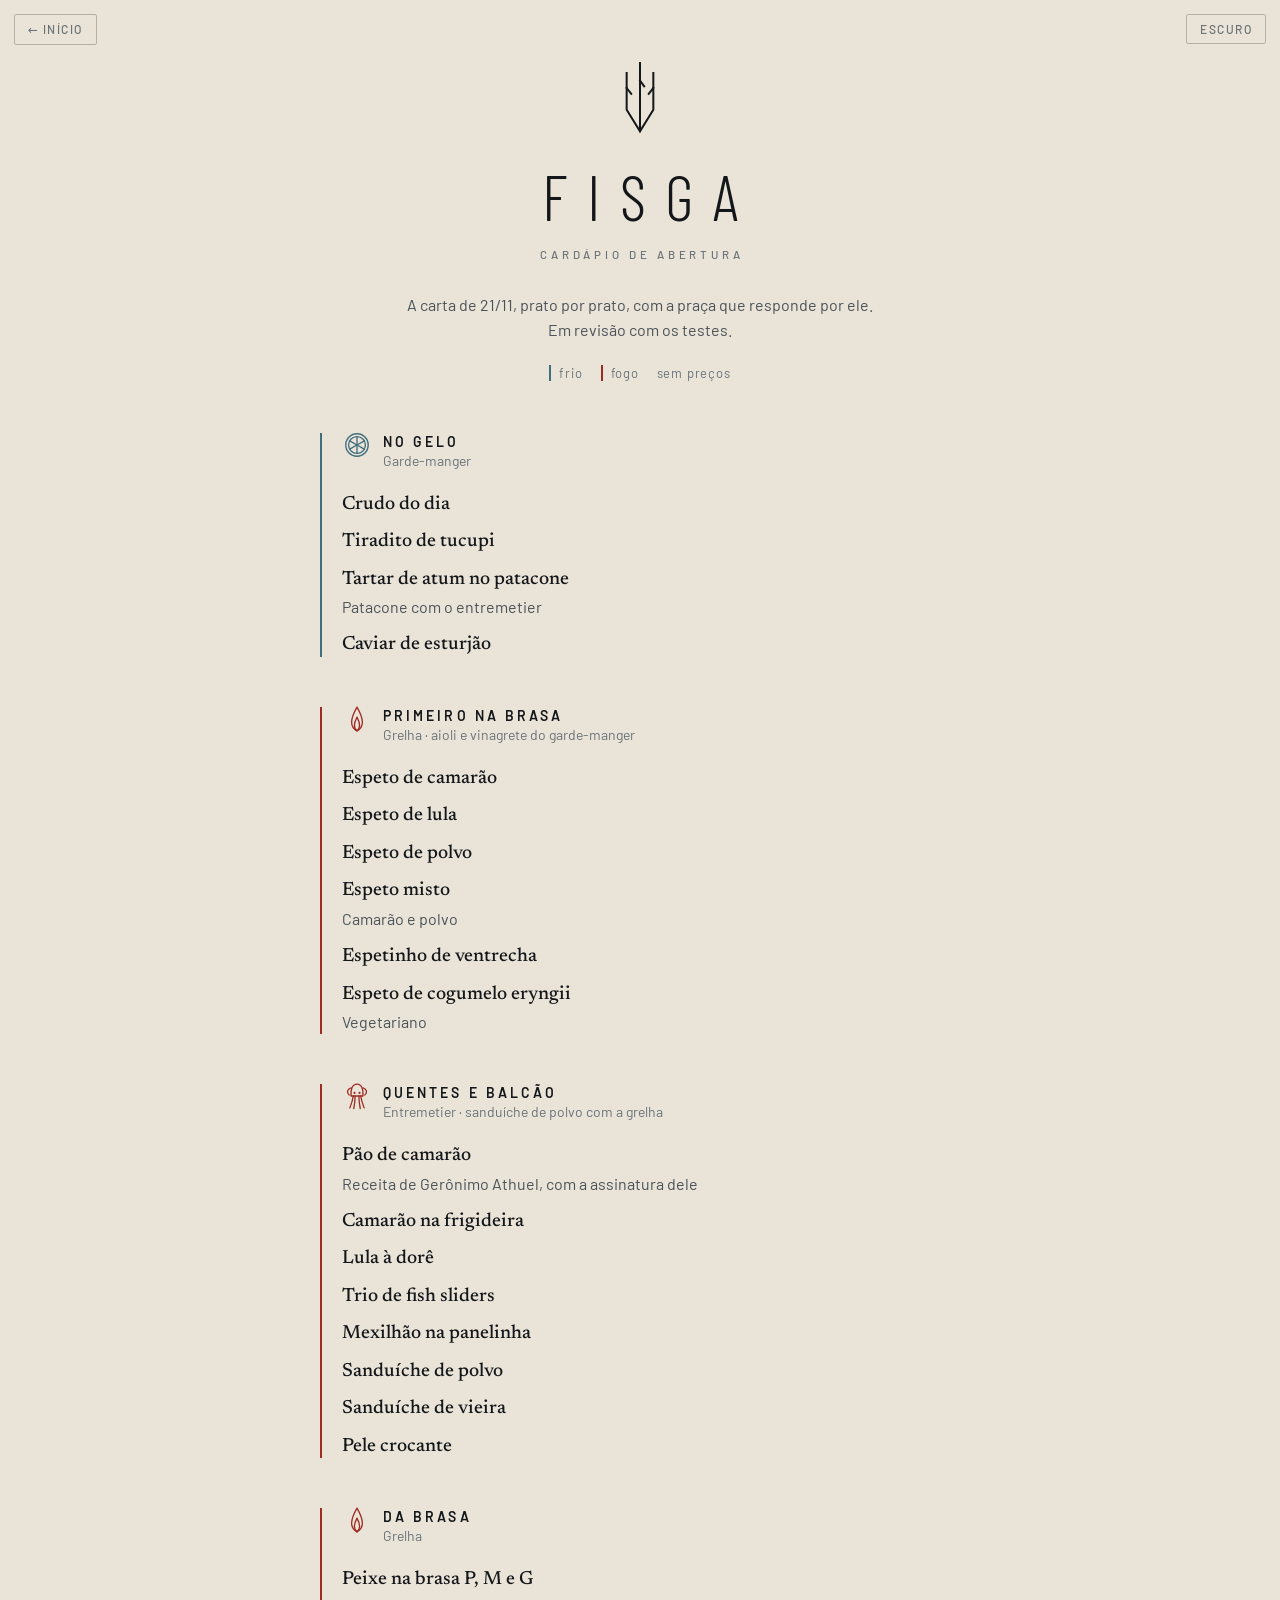
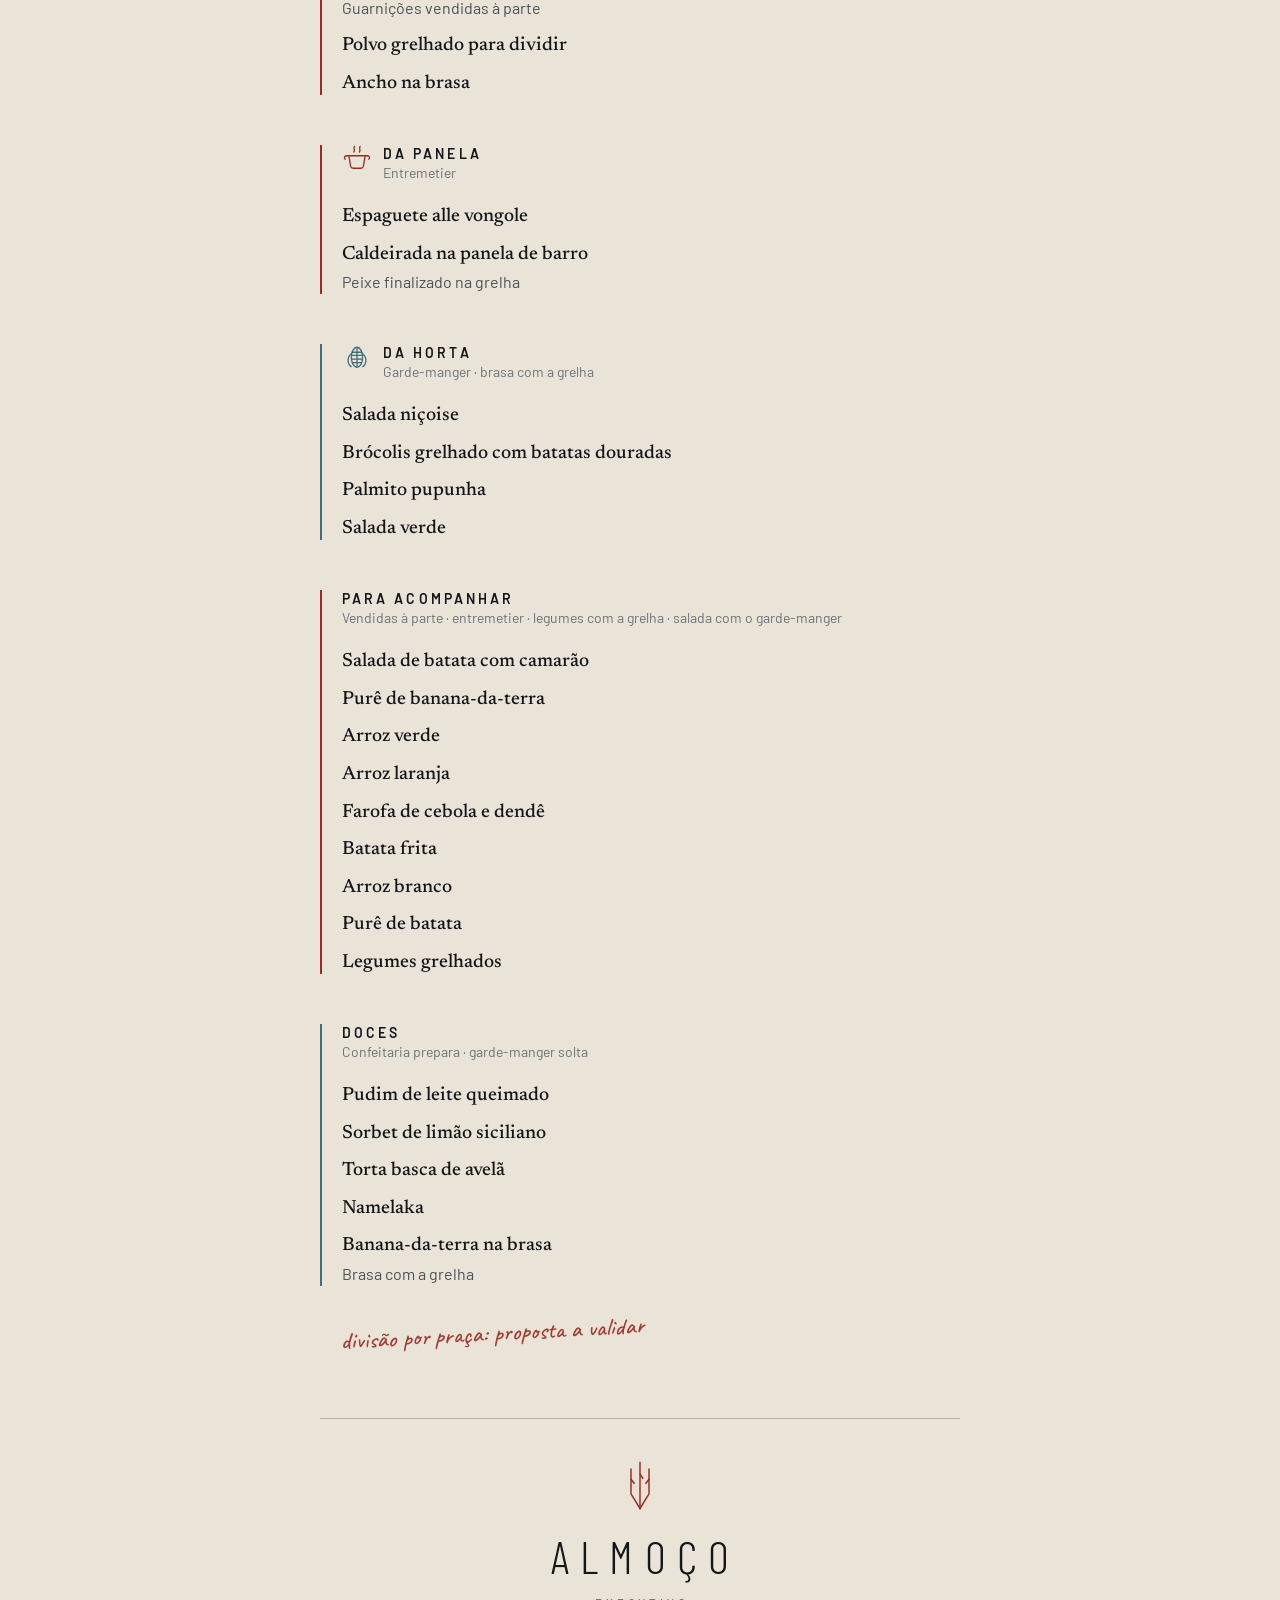
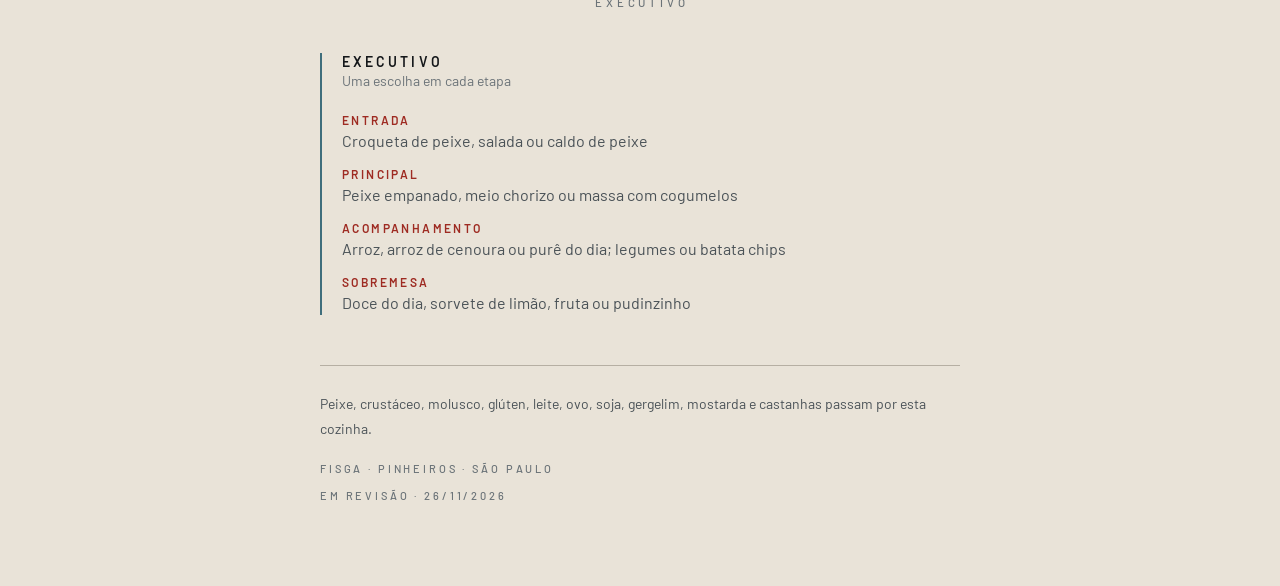
==== commit 307ae680: "Sem nomes no site; página Pessoas: setores, cargos e trilhas de treinamento Co-Authored-By: Claude O" ====
--- a/cardapio.html
+++ b/cardapio.html
@@ -6,7 +6,7 @@
 <header><svg class="marca" viewBox="0 0 60 96" aria-hidden="true"><line x1="30" y1="6" x2="30" y2="88"/><path d="M14 18 L14 62 L30 88 L46 62 L46 18"/><line x1="14" y1="36" x2="19.5" y2="43"/><line x1="46" y1="36" x2="40.5" y2="43"/><line x1="30" y1="27" x2="35" y2="34"/></svg><div class="logotipo">FISGA</div><div class="descritor">CARDÁPIO DE ABERTURA</div></header>
 <p class="intro">A carta de 21/11, prato por prato, com a praça que responde por ele. Em revisão com os testes.</p>
 <div class="legenda"><span><i class="fr"></i>frio</span><span><i></i>fogo</span><span>sem preços</span></div>
-<section class="frio"><div class="cab"><svg class="ic" viewBox="0 0 48 48" aria-hidden="true"><circle cx="24" cy="24" r="18"/><circle cx="24" cy="24" r="13.5"/><line x1="24" y1="24" x2="35.7" y2="17.3"/><line x1="24" y1="24" x2="24" y2="10.5"/><line x1="24" y1="24" x2="12.3" y2="17.3"/><line x1="24" y1="24" x2="12.3" y2="30.7"/><line x1="24" y1="24" x2="24" y2="37.5"/><line x1="24" y1="24" x2="35.7" y2="30.7"/></svg><div><h3>NO GELO</h3><div class="subtitulo">Garde-manger</div></div></div><div class="item simples"><div class="nome">Crudo do dia</div></div><div class="item simples"><div class="nome">Tiradito de tucupi</div></div><div class="item simples"><div class="nome">Tartar de atum no patacone</div><div class="desc">Patacone com o entremetier</div></div><div class="item simples"><div class="nome">Caviar de esturjão</div></div></section><section class="fogo"><div class="cab"><svg class="ic" viewBox="0 0 48 48" aria-hidden="true"><path d="M24 43 C12.5 36.5 12.5 25 24 5 C35.5 25 35.5 36.5 24 43 Z"/><path d="M24 43 C18.5 39 18.5 31.5 24 21 C29.5 31.5 29.5 39 24 43"/></svg><div><h3>PRIMEIRO NA BRASA</h3><div class="subtitulo">Grelha · aioli e vinagrete do garde-manger</div></div></div><div class="item simples"><div class="nome">Espeto de camarão</div></div><div class="item simples"><div class="nome">Espeto de lula</div></div><div class="item simples"><div class="nome">Espeto de polvo</div></div><div class="item simples"><div class="nome">Espeto misto</div><div class="desc">Camarão e polvo</div></div><div class="item simples"><div class="nome">Espetinho de ventrecha</div></div><div class="item simples"><div class="nome">Espeto de cogumelo eryngii</div><div class="desc">Vegetariano</div></div></section><section class="fogo"><div class="cab"><svg class="ic" viewBox="0 0 48 48" aria-hidden="true"><path d="M24 5 C31.5 5 34.5 13.5 33.5 24 L14.5 24 C13.5 13.5 16.5 5 24 5 Z"/><path d="M33.5 11 C40 13 41 19 36.5 22.5"/><path d="M14.5 11 C8 13 7 19 11.5 22.5"/><path d="M18 24 C17 32 15 36.5 12.5 43"/><path d="M21 24 C21 33 20 38.5 18.8 44"/><path d="M27 24 C27 33 28 38.5 29.2 44"/><path d="M30 24 C31 32 33 36.5 35.5 43"/><circle cx="20" cy="19" r="1.7" class="cheio"/><circle cx="28" cy="19" r="1.7" class="cheio"/></svg><div><h3>QUENTES E BALCÃO</h3><div class="subtitulo">Entremetier · sanduíche de polvo com a grelha</div></div></div><div class="item simples"><div class="nome">Pão de camarão</div><div class="desc">Receita de Gerônimo Athuel, com a assinatura dele</div></div><div class="item simples"><div class="nome">Camarão na frigideira</div></div><div class="item simples"><div class="nome">Lula à dorê</div></div><div class="item simples"><div class="nome">Trio de fish sliders</div></div><div class="item simples"><div class="nome">Mexilhão na panelinha</div></div><div class="item simples"><div class="nome">Sanduíche de polvo</div></div><div class="item simples"><div class="nome">Sanduíche de vieira</div></div><div class="item simples"><div class="nome">Pele crocante</div></div></section><section class="fogo"><div class="cab"><svg class="ic" viewBox="0 0 48 48" aria-hidden="true"><path d="M24 43 C12.5 36.5 12.5 25 24 5 C35.5 25 35.5 36.5 24 43 Z"/><path d="M24 43 C18.5 39 18.5 31.5 24 21 C29.5 31.5 29.5 39 24 43"/></svg><div><h3>DA BRASA</h3><div class="subtitulo">Grelha</div></div></div><div class="item simples"><div class="nome">Peixe na brasa P, M e G</div><div class="desc">Guarnições vendidas à parte</div></div><div class="item simples"><div class="nome">Polvo grelhado para dividir</div></div><div class="item simples"><div class="nome">Ancho na brasa</div></div></section><section class="fogo"><div class="cab"><svg class="ic" viewBox="0 0 48 48" aria-hidden="true"><path d="M11 22 L13.8 39 C14.2 41 16 42 18 42 L30 42 C32 42 33.8 41 34.2 39 L37 22"/><line x1="7" y1="22" x2="41" y2="22"/><path d="M7 22 C4 22 3 25 5 27.5"/><path d="M41 22 C44 22 45 25 43 27.5"/><path d="M19 16 C21.5 13 17.5 10.5 20 7"/><path d="M28 16 C30.5 13 26.5 10.5 29 7"/></svg><div><h3>DA PANELA</h3><div class="subtitulo">Entremetier</div></div></div><div class="item simples"><div class="nome">Espaguete alle vongole</div></div><div class="item simples"><div class="nome">Caldeirada na panela de barro</div><div class="desc">Peixe finalizado na grelha</div></div></section><section class="frio"><div class="cab"><svg class="ic" viewBox="0 0 48 48" aria-hidden="true"><ellipse cx="24" cy="26" rx="9" ry="16"/><line x1="24" y1="11" x2="24" y2="41"/><line x1="16.5" y1="18" x2="31.5" y2="18"/><line x1="15.4" y1="23" x2="32.6" y2="23"/><line x1="15.4" y1="29" x2="32.6" y2="29"/><line x1="16.5" y1="34.5" x2="31.5" y2="34.5"/><path d="M15.5 20 C8 25 8 36 14.5 41"/><path d="M32.5 20 C40 25 40 36 33.5 41"/></svg><div><h3>DA HORTA</h3><div class="subtitulo">Garde-manger · brasa com a grelha</div></div></div><div class="item simples"><div class="nome">Salada niçoise</div></div><div class="item simples"><div class="nome">Brócolis grelhado com batatas douradas</div></div><div class="item simples"><div class="nome">Palmito pupunha</div></div><div class="item simples"><div class="nome">Salada verde</div></div></section><section class="fogo"><div class="cab"><div><h3>PARA ACOMPANHAR</h3><div class="subtitulo">Vendidas à parte · entremetier · legumes com a grelha · salada com o garde-manger</div></div></div><div class="item simples"><div class="nome">Salada de batata com camarão</div></div><div class="item simples"><div class="nome">Purê de banana-da-terra</div></div><div class="item simples"><div class="nome">Arroz verde</div></div><div class="item simples"><div class="nome">Arroz laranja</div></div><div class="item simples"><div class="nome">Farofa de cebola e dendê</div></div><div class="item simples"><div class="nome">Batata frita</div></div><div class="item simples"><div class="nome">Arroz branco</div></div><div class="item simples"><div class="nome">Purê de batata</div></div><div class="item simples"><div class="nome">Legumes grelhados</div></div></section><section class="frio"><div class="cab"><div><h3>DOCES</h3><div class="subtitulo">Alex prepara · garde-manger solta</div></div></div><div class="item simples"><div class="nome">Pudim de leite queimado</div></div><div class="item simples"><div class="nome">Sorbet de limão siciliano</div></div><div class="item simples"><div class="nome">Torta basca de avelã</div></div><div class="item simples"><div class="nome">Namelaka</div></div><div class="item simples"><div class="nome">Banana-da-terra na brasa</div><div class="desc">Brasa com a grelha</div></div></section>
+<section class="frio"><div class="cab"><svg class="ic" viewBox="0 0 48 48" aria-hidden="true"><circle cx="24" cy="24" r="18"/><circle cx="24" cy="24" r="13.5"/><line x1="24" y1="24" x2="35.7" y2="17.3"/><line x1="24" y1="24" x2="24" y2="10.5"/><line x1="24" y1="24" x2="12.3" y2="17.3"/><line x1="24" y1="24" x2="12.3" y2="30.7"/><line x1="24" y1="24" x2="24" y2="37.5"/><line x1="24" y1="24" x2="35.7" y2="30.7"/></svg><div><h3>NO GELO</h3><div class="subtitulo">Garde-manger</div></div></div><div class="item simples"><div class="nome">Crudo do dia</div></div><div class="item simples"><div class="nome">Tiradito de tucupi</div></div><div class="item simples"><div class="nome">Tartar de atum no patacone</div><div class="desc">Patacone com o entremetier</div></div><div class="item simples"><div class="nome">Caviar de esturjão</div></div></section><section class="fogo"><div class="cab"><svg class="ic" viewBox="0 0 48 48" aria-hidden="true"><path d="M24 43 C12.5 36.5 12.5 25 24 5 C35.5 25 35.5 36.5 24 43 Z"/><path d="M24 43 C18.5 39 18.5 31.5 24 21 C29.5 31.5 29.5 39 24 43"/></svg><div><h3>PRIMEIRO NA BRASA</h3><div class="subtitulo">Grelha · aioli e vinagrete do garde-manger</div></div></div><div class="item simples"><div class="nome">Espeto de camarão</div></div><div class="item simples"><div class="nome">Espeto de lula</div></div><div class="item simples"><div class="nome">Espeto de polvo</div></div><div class="item simples"><div class="nome">Espeto misto</div><div class="desc">Camarão e polvo</div></div><div class="item simples"><div class="nome">Espetinho de ventrecha</div></div><div class="item simples"><div class="nome">Espeto de cogumelo eryngii</div><div class="desc">Vegetariano</div></div></section><section class="fogo"><div class="cab"><svg class="ic" viewBox="0 0 48 48" aria-hidden="true"><path d="M24 5 C31.5 5 34.5 13.5 33.5 24 L14.5 24 C13.5 13.5 16.5 5 24 5 Z"/><path d="M33.5 11 C40 13 41 19 36.5 22.5"/><path d="M14.5 11 C8 13 7 19 11.5 22.5"/><path d="M18 24 C17 32 15 36.5 12.5 43"/><path d="M21 24 C21 33 20 38.5 18.8 44"/><path d="M27 24 C27 33 28 38.5 29.2 44"/><path d="M30 24 C31 32 33 36.5 35.5 43"/><circle cx="20" cy="19" r="1.7" class="cheio"/><circle cx="28" cy="19" r="1.7" class="cheio"/></svg><div><h3>QUENTES E BALCÃO</h3><div class="subtitulo">Entremetier · sanduíche de polvo com a grelha</div></div></div><div class="item simples"><div class="nome">Pão de camarão</div><div class="desc">Receita de Gerônimo Athuel, com a assinatura dele</div></div><div class="item simples"><div class="nome">Camarão na frigideira</div></div><div class="item simples"><div class="nome">Lula à dorê</div></div><div class="item simples"><div class="nome">Trio de fish sliders</div></div><div class="item simples"><div class="nome">Mexilhão na panelinha</div></div><div class="item simples"><div class="nome">Sanduíche de polvo</div></div><div class="item simples"><div class="nome">Sanduíche de vieira</div></div><div class="item simples"><div class="nome">Pele crocante</div></div></section><section class="fogo"><div class="cab"><svg class="ic" viewBox="0 0 48 48" aria-hidden="true"><path d="M24 43 C12.5 36.5 12.5 25 24 5 C35.5 25 35.5 36.5 24 43 Z"/><path d="M24 43 C18.5 39 18.5 31.5 24 21 C29.5 31.5 29.5 39 24 43"/></svg><div><h3>DA BRASA</h3><div class="subtitulo">Grelha</div></div></div><div class="item simples"><div class="nome">Peixe na brasa P, M e G</div><div class="desc">Guarnições vendidas à parte</div></div><div class="item simples"><div class="nome">Polvo grelhado para dividir</div></div><div class="item simples"><div class="nome">Ancho na brasa</div></div></section><section class="fogo"><div class="cab"><svg class="ic" viewBox="0 0 48 48" aria-hidden="true"><path d="M11 22 L13.8 39 C14.2 41 16 42 18 42 L30 42 C32 42 33.8 41 34.2 39 L37 22"/><line x1="7" y1="22" x2="41" y2="22"/><path d="M7 22 C4 22 3 25 5 27.5"/><path d="M41 22 C44 22 45 25 43 27.5"/><path d="M19 16 C21.5 13 17.5 10.5 20 7"/><path d="M28 16 C30.5 13 26.5 10.5 29 7"/></svg><div><h3>DA PANELA</h3><div class="subtitulo">Entremetier</div></div></div><div class="item simples"><div class="nome">Espaguete alle vongole</div></div><div class="item simples"><div class="nome">Caldeirada na panela de barro</div><div class="desc">Peixe finalizado na grelha</div></div></section><section class="frio"><div class="cab"><svg class="ic" viewBox="0 0 48 48" aria-hidden="true"><ellipse cx="24" cy="26" rx="9" ry="16"/><line x1="24" y1="11" x2="24" y2="41"/><line x1="16.5" y1="18" x2="31.5" y2="18"/><line x1="15.4" y1="23" x2="32.6" y2="23"/><line x1="15.4" y1="29" x2="32.6" y2="29"/><line x1="16.5" y1="34.5" x2="31.5" y2="34.5"/><path d="M15.5 20 C8 25 8 36 14.5 41"/><path d="M32.5 20 C40 25 40 36 33.5 41"/></svg><div><h3>DA HORTA</h3><div class="subtitulo">Garde-manger · brasa com a grelha</div></div></div><div class="item simples"><div class="nome">Salada niçoise</div></div><div class="item simples"><div class="nome">Brócolis grelhado com batatas douradas</div></div><div class="item simples"><div class="nome">Palmito pupunha</div></div><div class="item simples"><div class="nome">Salada verde</div></div></section><section class="fogo"><div class="cab"><div><h3>PARA ACOMPANHAR</h3><div class="subtitulo">Vendidas à parte · entremetier · legumes com a grelha · salada com o garde-manger</div></div></div><div class="item simples"><div class="nome">Salada de batata com camarão</div></div><div class="item simples"><div class="nome">Purê de banana-da-terra</div></div><div class="item simples"><div class="nome">Arroz verde</div></div><div class="item simples"><div class="nome">Arroz laranja</div></div><div class="item simples"><div class="nome">Farofa de cebola e dendê</div></div><div class="item simples"><div class="nome">Batata frita</div></div><div class="item simples"><div class="nome">Arroz branco</div></div><div class="item simples"><div class="nome">Purê de batata</div></div><div class="item simples"><div class="nome">Legumes grelhados</div></div></section><section class="frio"><div class="cab"><div><h3>DOCES</h3><div class="subtitulo">Confeitaria prepara · garde-manger solta</div></div></div><div class="item simples"><div class="nome">Pudim de leite queimado</div></div><div class="item simples"><div class="nome">Sorbet de limão siciliano</div></div><div class="item simples"><div class="nome">Torta basca de avelã</div></div><div class="item simples"><div class="nome">Namelaka</div></div><div class="item simples"><div class="nome">Banana-da-terra na brasa</div><div class="desc">Brasa com a grelha</div></div></section>
 <div class="rodape-ilustra"><div class="nota">divisão por praça: proposta a validar</div></div>
 <div class="virada"><svg class="marca" viewBox="0 0 60 96" aria-hidden="true"><line x1="30" y1="6" x2="30" y2="88"/><path d="M14 18 L14 62 L30 88 L46 62 L46 18"/><line x1="14" y1="36" x2="19.5" y2="43"/><line x1="46" y1="36" x2="40.5" y2="43"/><line x1="30" y1="27" x2="35" y2="34"/></svg><div class="titulo">ALMOÇO</div><div class="descritor">EXECUTIVO</div></div><section class="frio"><div class="cab"><div><h3>EXECUTIVO</h3><div class="subtitulo">Uma escolha em cada etapa</div></div></div><div class="item simples"><span class="etapa">ENTRADA</span><div class="desc" style="margin-top:0">Croqueta de peixe, salada ou caldo de peixe</div></div><div class="item simples"><span class="etapa">PRINCIPAL</span><div class="desc" style="margin-top:0">Peixe empanado, meio chorizo ou massa com cogumelos</div></div><div class="item simples"><span class="etapa">ACOMPANHAMENTO</span><div class="desc" style="margin-top:0">Arroz, arroz de cenoura ou purê do dia; legumes ou batata chips</div></div><div class="item simples"><span class="etapa">SOBREMESA</span><div class="desc" style="margin-top:0">Doce do dia, sorvete de limão, fruta ou pudinzinho</div></div></section>
 <footer>Peixe, crustáceo, molusco, glúten, leite, ovo, soja, gergelim, mostarda e castanhas passam por esta cozinha.<div class="assinatura">FISGA · PINHEIROS · SÃO PAULO</div><div class="assinatura" style="margin-top:8px">EM REVISÃO · 26/11/2026</div></footer></div>
